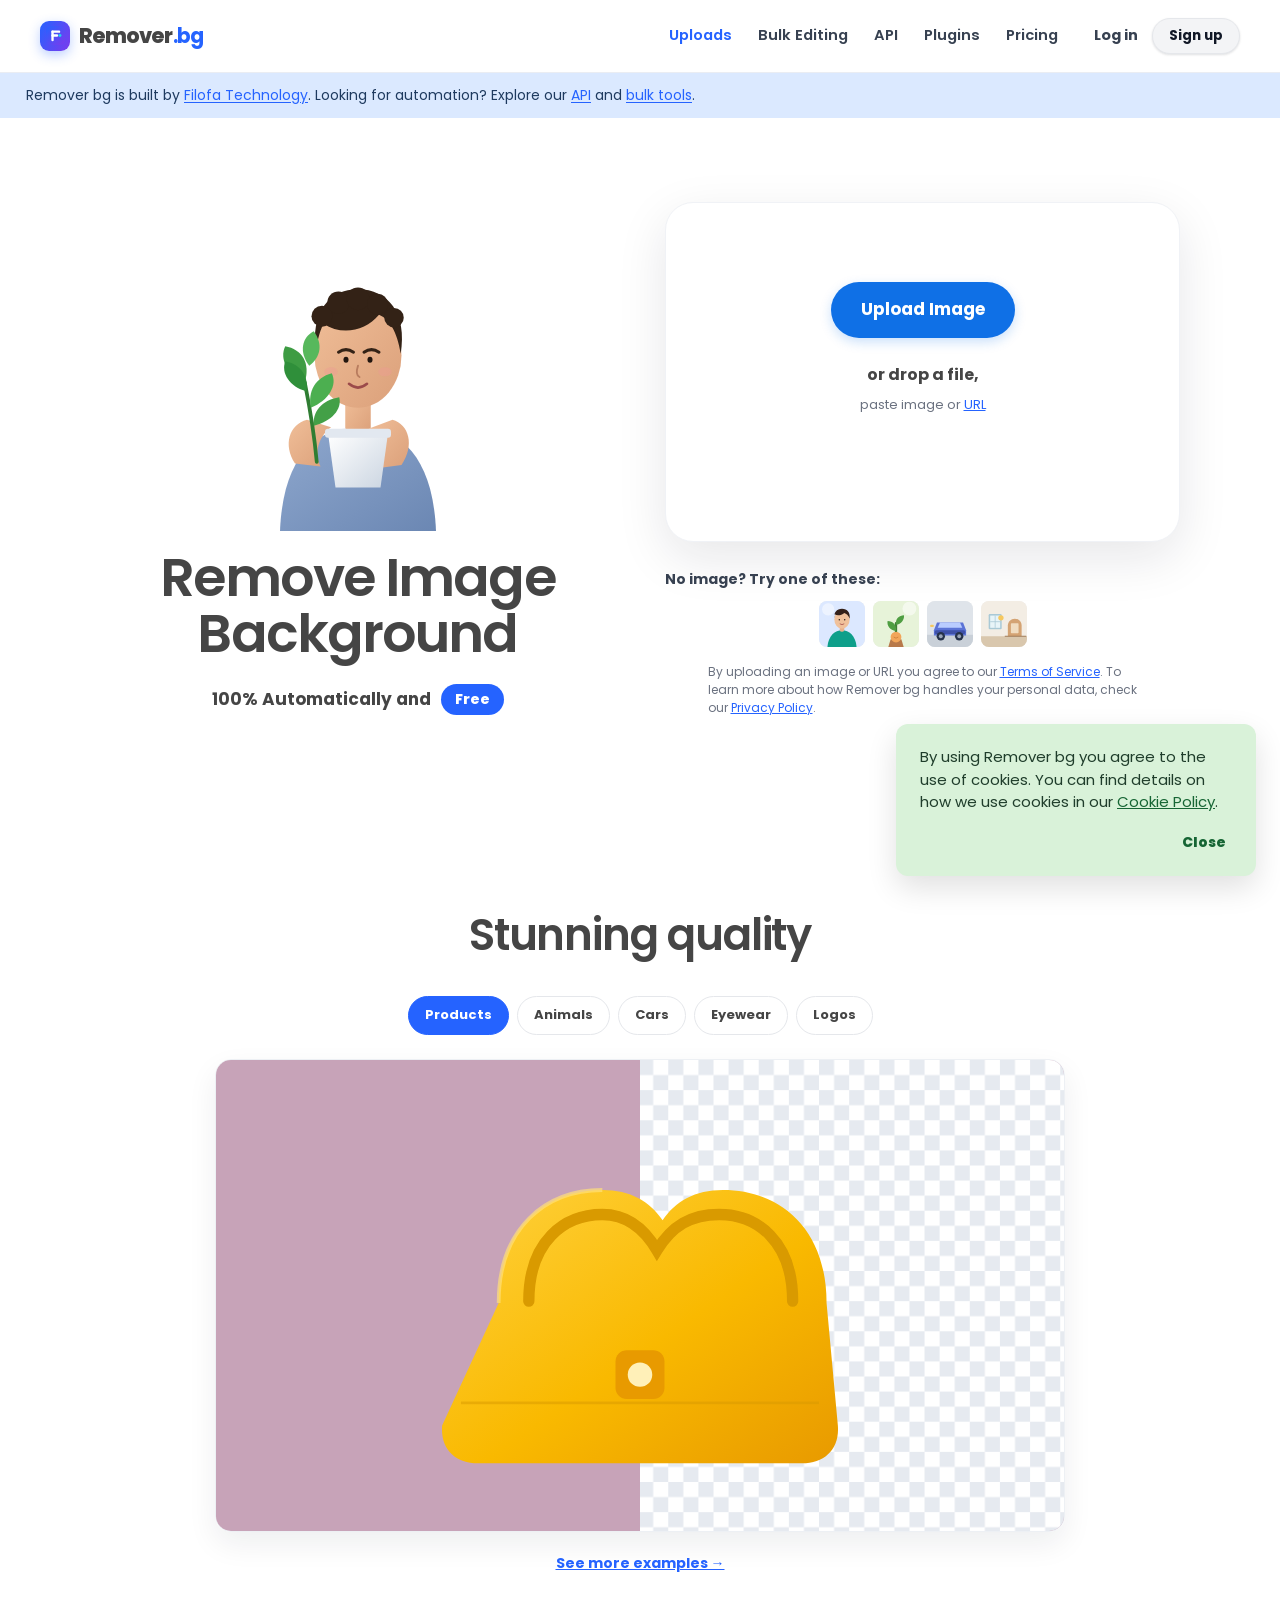
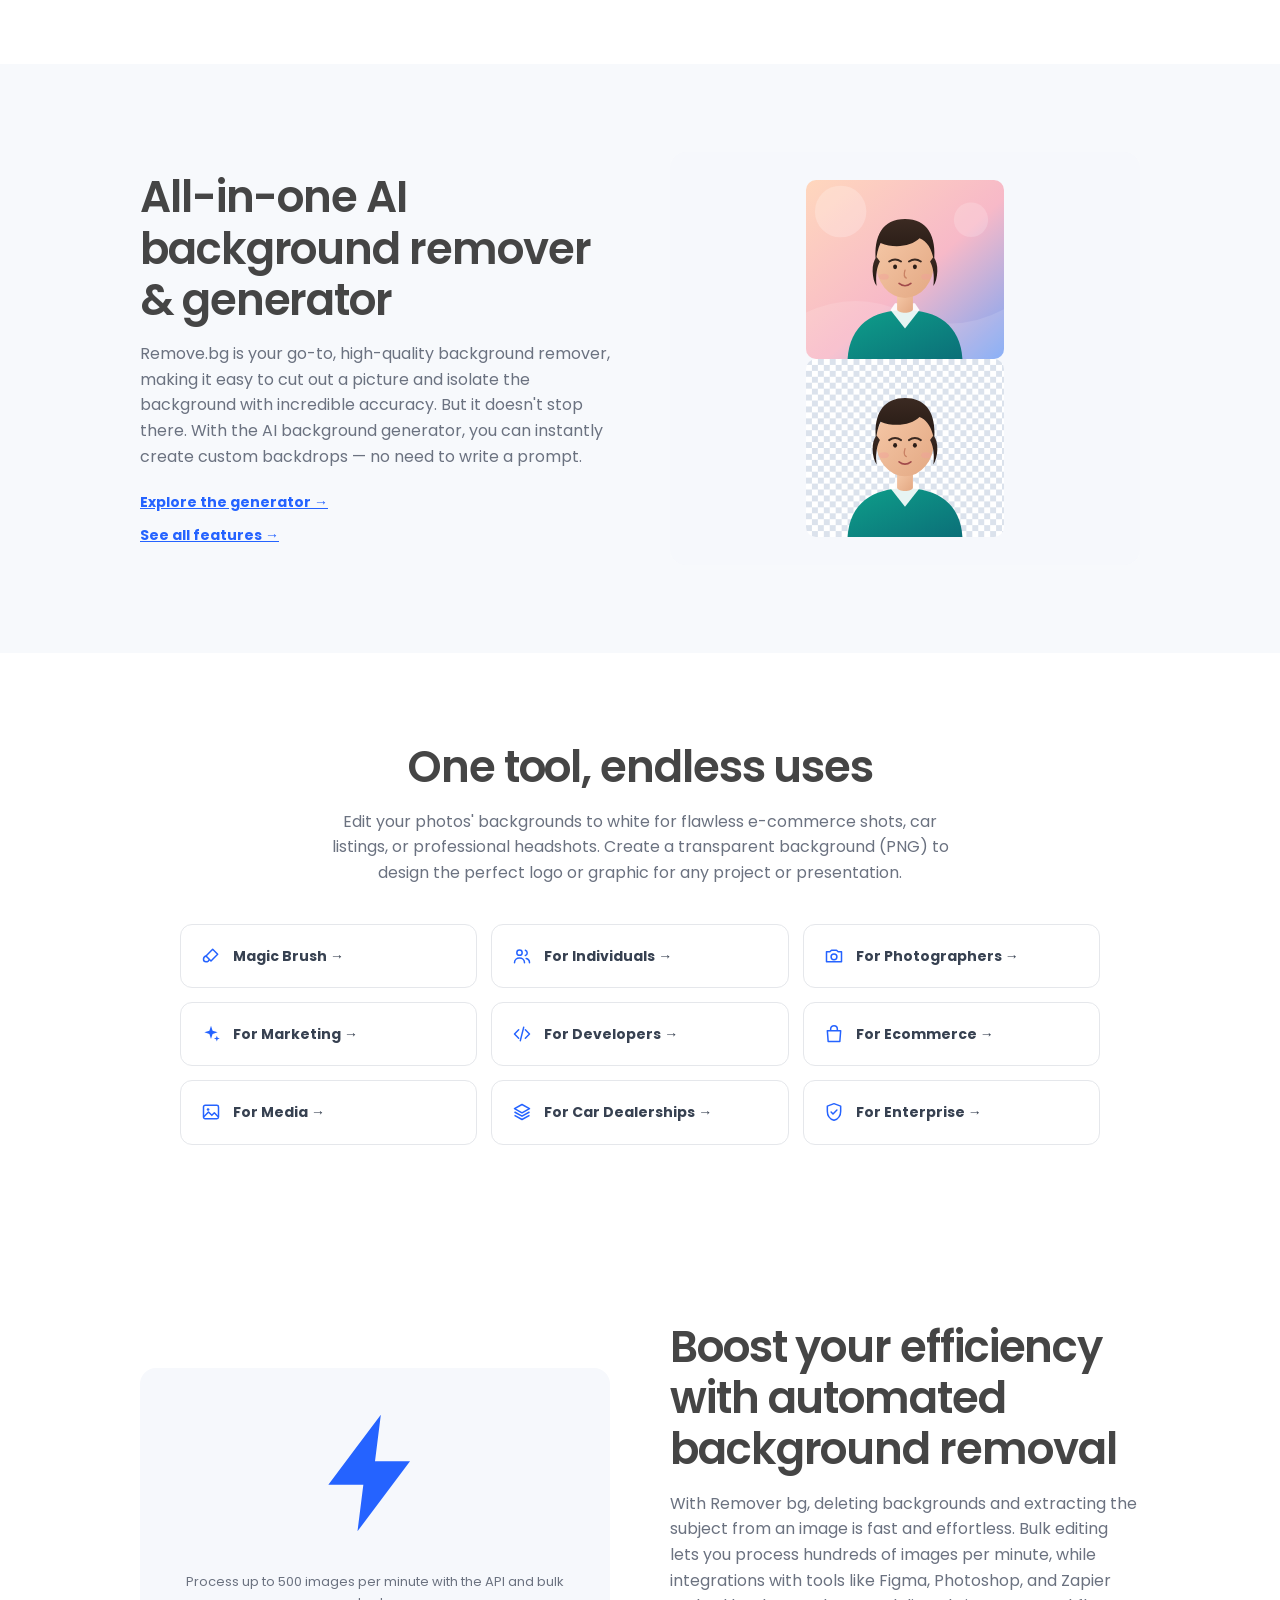
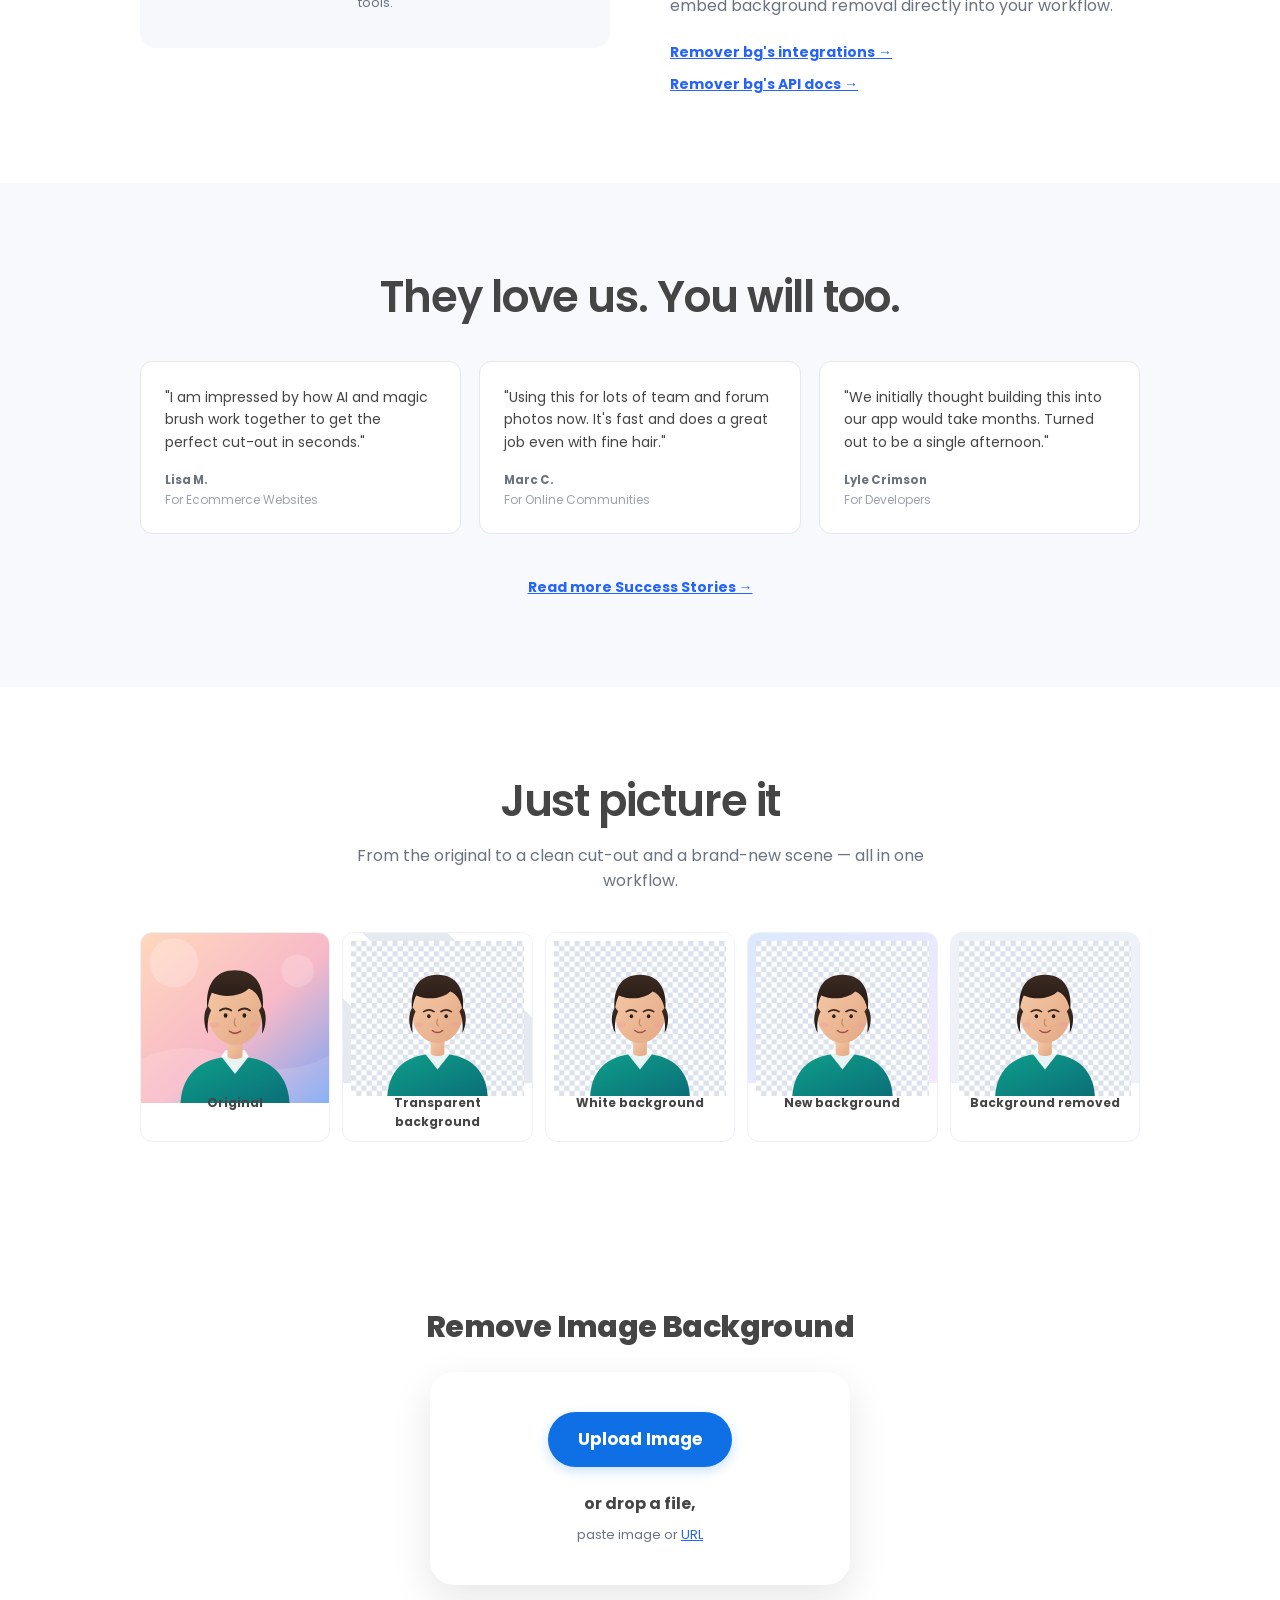
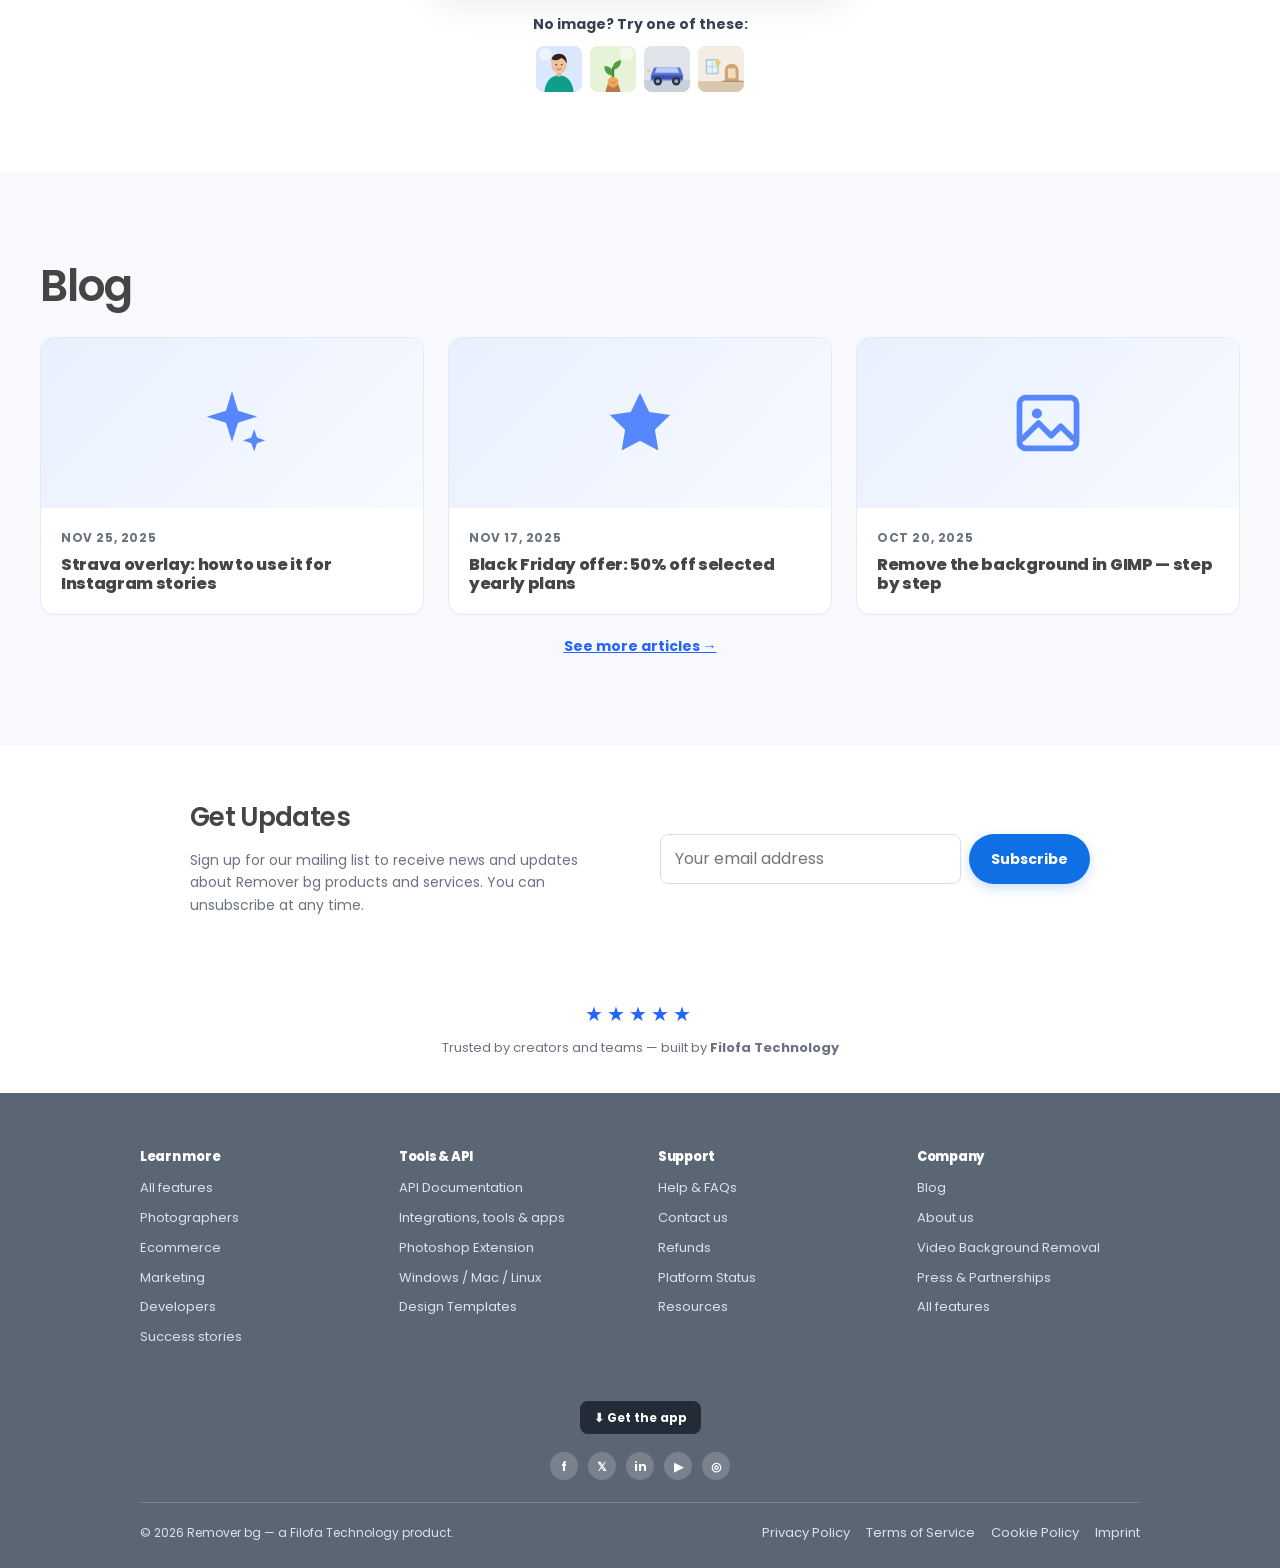
==== index.html @ 4b9dfbe7 "Add resize presets, crop ratios, WebP export, faster uploads and responsive editor" ====
<!DOCTYPE html>
<html lang="en">
<head>
<meta charset="UTF-8"><meta name="viewport" content="width=device-width, initial-scale=1">
<title>Remove Image Background — 100% Automatically and Free | Remover bg</title>
<meta name="description" content="Remove image backgrounds automatically in seconds with AI. Free, fast and no skills required. A product by Filofa Technology.">
<link rel="icon" href="assets/img/favicon.svg" type="image/svg+xml">
<link rel="preconnect" href="https://fonts.googleapis.com">
<link rel="preconnect" href="https://fonts.gstatic.com" crossorigin>
<link href="https://fonts.googleapis.com/css2?family=Poppins:wght@400;600;700&display=swap" rel="stylesheet">
<link rel="stylesheet" href="assets/css/style.css">
<link rel="stylesheet" href="assets/css/home.css">
<link rel="stylesheet" href="assets/css/upload.css">
<link rel="stylesheet" href="assets/css/editor.css">
</head>
<body class="hm-site">

<header class="site-header" style="position:static">
  <div class="container header-inner">
    <a href="index.html" class="logo" aria-label="Remover bg home"><span class="logo-mark"><svg><use href="#i-filofa"/></svg></span><span>Remover<b>.bg</b></span></a>
    <nav class="main-nav">
      <a href="upload.html" class="active">Uploads</a>
      <a href="tools.html">Bulk Editing</a>
      <a href="api.html">API</a>
      <a href="tools.html">Plugins</a>
      <a href="pricing.html">Pricing</a>
    </nav>
    <div class="header-actions">
      <a href="contact.html" class="login">Log in</a>
      <a href="pricing.html" class="btn btn-outline btn-sm" style="border-radius:999px;background:#f3f4f6;border-color:#e5e7eb">Sign up</a>
      <button class="menu-toggle" aria-label="Open menu"><span></span><span></span><span></span></button>
    </div>
  </div>
</header>

<div class="up-notice">
  Remover bg is built by <a href="about.html">Filofa Technology</a>. Looking for automation? Explore our <a href="api.html">API</a> and <a href="tools.html">bulk tools</a>.
</div>

<!-- ================= HERO ================= -->
<section class="hm-hero" id="heroSection">
  <div class="container hm-hero-grid">
    <div class="hm-hero-left">
      <img class="hm-hero-person" src="assets/img/hero-person.svg" alt="Person cut out from the background">
      <h1>Remove Image<br>Background</h1>
      <p class="hm-hero-sub">100% Automatically and <span class="hm-free-pill">Free</span></p>
    </div>

    <div id="uploadView">
      <div class="hm-upload-card" id="dropzone" role="button" tabindex="0" aria-label="Upload an image">
        <div id="filePanel">
          <button class="hm-upload-btn" id="uploadBtn" type="button">Upload Image</button>
          <p class="hm-drop-label">or drop a file,</p>
          <p class="hm-url-line">paste image or <a id="urlToggle" role="button" tabindex="0">URL</a></p>
          <div class="hm-url-row hidden" id="urlRow">
            <input type="url" id="urlInput" placeholder="https://example.com/photo.jpg" aria-label="Image URL">
            <button class="hm-upload-btn" id="urlGo" type="button" style="font-size:13px;padding:10px 18px">Remove</button>
          </div>
        </div>
        <p class="hm-error" id="errorMessage" role="alert"></p>
      </div>
      <input type="file" id="fileInput" accept="image/png,image/jpeg,image/webp,image/bmp" class="hidden">

      <div class="hm-under-card">
        <b>No image? Try one of these:</b>
        <div class="hm-thumbs">
          <button class="hm-thumb" type="button" data-sample="assets/img/sample-1.svg" aria-label="Try portrait"><img loading="lazy" decoding="async" src="assets/img/sample-1.svg" alt="Portrait"></button>
          <button class="hm-thumb" type="button" data-sample="assets/img/sample-2.svg" aria-label="Try plant"><img loading="lazy" decoding="async" src="assets/img/sample-2.svg" alt="Plant"></button>
          <button class="hm-thumb" type="button" data-sample="assets/img/sample-3.svg" aria-label="Try car"><img loading="lazy" decoding="async" src="assets/img/sample-3.svg" alt="Car"></button>
          <button class="hm-thumb" type="button" data-sample="assets/img/sample-4.svg" aria-label="Try interior"><img loading="lazy" decoding="async" src="assets/img/sample-4.svg" alt="Interior"></button>
        </div>
        <p class="hm-fine">By uploading an image or URL you agree to our <a href="terms.html">Terms of Service</a>. To learn more about how Remover bg handles your personal data, check our <a href="privacy.html">Privacy Policy</a>.</p>
      </div>
    </div>
  </div>
</section>

<!-- ================= STUNNING QUALITY ================= -->
<section class="hm-section center">
  <div class="container">
    <h2>Stunning quality</h2>
    <div class="hm-tabs" role="tablist" aria-label="Example categories">
      <button class="hm-tab active" type="button">Products</button>
      <button class="hm-tab" type="button">Animals</button>
      <button class="hm-tab" type="button">Cars</button>
      <button class="hm-tab" type="button">Eyewear</button>
      <button class="hm-tab" type="button">Logos</button>
    </div>
    <div class="hm-demo"><img loading="lazy" decoding="async" src="assets/img/quality-bag.svg" alt="Product photo before and after background removal"></div>
    <a class="hm-demo-link" href="tools.html">See more examples →</a>
  </div>
</section>

<!-- ================= ALL IN ONE ================= -->
<section class="hm-section" style="background:#F7F9FC">
  <div class="container hm-two">
    <div>
      <h2>All-in-one AI background remover &amp; generator</h2>
      <p class="lead">Remove.bg is your go-to, high-quality background remover, making it easy to cut out a picture and isolate the background with incredible accuracy. But it doesn't stop there. With the AI background generator, you can instantly create custom backdrops — no need to write a prompt.</p>
      <div class="hm-two-links"><a href="features.html#generator">Explore the generator →</a><a href="features.html">See all features →</a></div>
    </div>
    <div class="hm-two-art">
      <img loading="lazy" decoding="async" src="assets/img/before.svg" alt="Original image" style="width:48%;border-radius:10px">
      <img loading="lazy" decoding="async" src="assets/img/after.svg" alt="Cut-out with transparent background" style="width:48%;border-radius:10px">
    </div>
  </div>
</section>

<!-- ================= ENDLESS USES ================= -->
<section class="hm-section center">
  <div class="container">
    <h2>One tool, endless uses</h2>
    <p class="lead">Edit your photos' backgrounds to white for flawless e-commerce shots, car listings, or professional headshots. Create a transparent background (PNG) to design the perfect logo or graphic for any project or presentation.</p>
    <div class="hm-usecases">
      <a class="hm-usecase" href="features.html"><svg><use href="#i-brush"/></svg> Magic Brush →</a>
      <a class="hm-usecase" href="use-cases.html"><svg><use href="#i-users"/></svg> For Individuals →</a>
      <a class="hm-usecase" href="use-cases.html#photographers"><svg><use href="#i-camera"/></svg> For Photographers →</a>
      <a class="hm-usecase" href="use-cases.html#marketing"><svg><use href="#i-spark"/></svg> For Marketing →</a>
      <a class="hm-usecase" href="api.html"><svg><use href="#i-api"/></svg> For Developers →</a>
      <a class="hm-usecase" href="use-cases.html#ecommerce"><svg><use href="#i-bag"/></svg> For Ecommerce →</a>
      <a class="hm-usecase" href="use-cases.html#media"><svg><use href="#i-image"/></svg> For Media →</a>
      <a class="hm-usecase" href="use-cases.html#media"><svg><use href="#i-layers"/></svg> For Car Dealerships →</a>
      <a class="hm-usecase" href="use-cases.html"><svg><use href="#i-shield"/></svg> For Enterprise →</a>
    </div>
  </div>
</section>

<!-- ================= EFFICIENCY ================= -->
<section class="hm-section">
  <div class="container hm-two">
    <div class="hm-two-art"><svg style="width:140px;height:140px;color:#2563FF"><use href="#i-bolt"/></svg><p class="muted" style="font-size:13px;text-align:center;margin:16px 0 0">Process up to 500 images per minute with the API and bulk tools.</p></div>
    <div>
      <h2>Boost your efficiency with automated background removal</h2>
      <p class="lead">With Remover bg, deleting backgrounds and extracting the subject from an image is fast and effortless. Bulk editing lets you process hundreds of images per minute, while integrations with tools like Figma, Photoshop, and Zapier embed background removal directly into your workflow.</p>
      <div class="hm-two-links"><a href="tools.html">Remover bg's integrations →</a><a href="api.html">Remover bg's API docs →</a></div>
    </div>
  </div>
</section>

<!-- ================= TESTIMONIALS ================= -->
<section class="hm-section" style="background:#F7F9FC">
  <div class="container">
    <h2 class="text-center">They love us. You will too.</h2>
    <div class="hm-quotes">
      <div class="hm-quote"><p>"I am impressed by how AI and magic brush work together to get the perfect cut-out in seconds."</p><small>Lisa M.</small><span>For Ecommerce Websites</span></div>
      <div class="hm-quote"><p>"Using this for lots of team and forum photos now. It's fast and does a great job even with fine hair."</p><small>Marc C.</small><span>For Online Communities</span></div>
      <div class="hm-quote"><p>"We initially thought building this into our app would take months. Turned out to be a single afternoon."</p><small>Lyle Crimson</small><span>For Developers</span></div>
    </div>
    <div class="text-center" style="margin-top:22px"><a class="hm-demo-link" href="about.html">Read more Success Stories →</a></div>
  </div>
</section>

<!-- ================= JUST PICTURE IT ================= -->
<section class="hm-section center">
  <div class="container">
    <h2>Just picture it</h2>
    <p class="lead">From the original to a clean cut-out and a brand-new scene — all in one workflow.</p>
    <div class="hm-pictures">
      <div class="hm-picture"><div class="art"><img loading="lazy" decoding="async" src="assets/img/before.svg" alt="Original"></div><span>Original</span></div>
      <div class="hm-picture"><div class="art" style="background:linear-gradient(45deg,#e6eaf0 25%,#fff 25%,#fff 50%,#e6eaf0 50%,#e6eaf0 75%,#fff 75%)"><img class="cut" src="assets/img/after.svg" alt="Transparent"></div><span>Transparent background</span></div>
      <div class="hm-picture"><div class="art" style="background:#fff"><img class="cut" src="assets/img/after.svg" alt="White background"></div><span>White background</span></div>
      <div class="hm-picture"><div class="art" style="background:linear-gradient(135deg,#dbe9ff,#f3e8ff)"><img class="cut" src="assets/img/after.svg" alt="New background"></div><span>New background</span></div>
      <div class="hm-picture"><div class="art" style="background:#eef2f8"><img class="cut" src="assets/img/after.svg" alt="Background removed"></div><span>Background removed</span></div>
    </div>
  </div>
</section>

<!-- ================= SECOND UPLOAD ================= -->
<section class="hm-second">
  <div class="container">
    <h2>Remove Image Background</h2>
    <div class="hm-second-card">
      <button class="hm-upload-btn" type="button" onclick="window.scrollTo({top:0,behavior:'smooth'});document.getElementById('fileInput').click()">Upload Image</button>
      <p class="hm-drop-label">or drop a file,</p>
      <p class="hm-url-line">paste image or <a href="upload.html">URL</a></p>
    </div>
    <div class="hm-under-card"><b>No image? Try one of these:</b>
      <div class="hm-thumbs">
        <button class="hm-thumb" type="button" onclick="window.scrollTo({top:0,behavior:'smooth'});document.getElementById('fileInput').click()" aria-label="Use sample"><img loading="lazy" decoding="async" src="assets/img/sample-1.svg" alt="Sample"></button>
        <button class="hm-thumb" type="button" onclick="window.scrollTo({top:0,behavior:'smooth'});document.getElementById('fileInput').click()" aria-label="Use sample"><img loading="lazy" decoding="async" src="assets/img/sample-2.svg" alt="Sample"></button>
        <button class="hm-thumb" type="button" onclick="window.scrollTo({top:0,behavior:'smooth'});document.getElementById('fileInput').click()" aria-label="Use sample"><img loading="lazy" decoding="async" src="assets/img/sample-3.svg" alt="Sample"></button>
        <button class="hm-thumb" type="button" onclick="window.scrollTo({top:0,behavior:'smooth'});document.getElementById('fileInput').click()" aria-label="Use sample"><img loading="lazy" decoding="async" src="assets/img/sample-4.svg" alt="Sample"></button>
      </div>
    </div>
  </div>
</section>

<!-- ================= BLOG ================= -->
<section class="hm-section" style="background:#F7F9FC">
  <div class="container">
    <h2>Blog</h2>
    <div class="grid grid-3" style="margin-top:26px">
      <a class="post" href="blog.html"><div class="post-art"><svg><use href="#i-spark"/></svg></div><div class="post-body"><div class="post-date">Nov 25, 2025</div><h3>Strava overlay: how to use it for Instagram stories</h3></div></a>
      <a class="post" href="blog.html"><div class="post-art"><svg><use href="#i-star"/></svg></div><div class="post-body"><div class="post-date">Nov 17, 2025</div><h3>Black Friday offer: 50% off selected yearly plans</h3></div></a>
      <a class="post" href="blog.html"><div class="post-art"><svg><use href="#i-image"/></svg></div><div class="post-body"><div class="post-date">Oct 20, 2025</div><h3>Remove the background in GIMP — step by step</h3></div></a>
    </div>
    <div class="text-center"><a class="hm-demo-link" href="blog.html">See more articles →</a></div>
  </div>
</section>

<!-- ================= NEWSLETTER ================= -->
<section class="hm-section" style="padding:56px 0;background:#fff">
  <div class="container hm-two" style="gap:40px;max-width:900px">
    <div><h2 style="font-size:26px">Get Updates</h2><p class="lead" style="font-size:14px">Sign up for our mailing list to receive news and updates about Remover bg products and services. You can unsubscribe at any time.</p></div>
    <form data-demo-form style="display:flex;gap:8px;flex-wrap:wrap"><input type="email" required placeholder="Your email address" aria-label="Email address" style="flex:1;min-width:180px;padding:11px 14px;border:1px solid #d9dee7;border-radius:8px"><button class="hm-upload-btn" type="submit" style="font-size:14px;padding:11px 22px">Subscribe</button></form>
  </div>
</section>

<div class="hm-rating"><div class="stars">★★★★★</div><p>Trusted by creators and teams — built by <strong>Filofa Technology</strong></p></div>

<!-- ================= FOOTER ================= -->
<footer class="hm-footer">
  <div class="container">
    <div class="hm-footer-grid">
      <div><h4>Learn more</h4><a href="features.html">All features</a><a href="use-cases.html#photographers">Photographers</a><a href="use-cases.html#ecommerce">Ecommerce</a><a href="use-cases.html#marketing">Marketing</a><a href="api.html">Developers</a><a href="use-cases.html">Success stories</a></div>
      <div><h4>Tools &amp; API</h4><a href="api.html">API Documentation</a><a href="tools.html">Integrations, tools &amp; apps</a><a href="tools.html">Photoshop Extension</a><a href="tools.html">Windows / Mac / Linux</a><a href="tools.html">Design Templates</a></div>
      <div><h4>Support</h4><a href="faq.html">Help &amp; FAQs</a><a href="contact.html">Contact us</a><a href="faq.html#refunds">Refunds</a><a href="faq.html#status">Platform Status</a><a href="faq.html">Resources</a></div>
      <div><h4>Company</h4><a href="blog.html">Blog</a><a href="about.html">About us</a><a href="features.html#video">Video Background Removal</a><a href="contact.html">Press &amp; Partnerships</a><a href="features.html">All features</a></div>
    </div>
    <div style="text-align:center;margin-bottom:22px"><span class="hm-app-badge">⬇ Get the app</span><div class="hm-socials"><span>f</span><span>𝕏</span><span>in</span><span>▶</span><span>◎</span></div></div>
    <div class="hm-footer-bottom"><span>© 2026 Remover bg — a Filofa Technology product.</span><span><a href="privacy.html">Privacy Policy</a><a href="terms.html">Terms of Service</a><a href="cookies.html">Cookie Policy</a><a href="contact.html">Imprint</a></span></div>
  </div>
</footer>

<aside class="up-cookie" id="cookieBanner"><p>By using Remover bg you agree to the use of cookies. You can find details on how we use cookies in our <a href="cookies.html" style="color:#166534;text-decoration:underline">Cookie Policy</a>.</p><button type="button" id="cookieClose">Close</button></aside>

<!-- ================= RESULT ================= -->
<section class="result-section hidden" id="resultSection">
  <div class="container-narrow">
    <div class="text-center" style="margin-bottom:28px"><span class="eyebrow">Your result</span><h2 style="margin-bottom:8px">Background removed ✨</h2><p class="muted">Fine-tune edges, change the backdrop and download when you're happy.</p></div>
    <div class="result-panel hidden" id="resultView">
      <div class="result-head"><div><strong id="resultName">image-removed.png</strong></div><span class="pill">✓ 100% transparent</span></div>
      <div class="progress hidden" id="progress"><div class="spinner"></div><div class="progress-text" id="progressText" style="font-weight:700;font-size:.9rem">Processing…</div><div class="progress-track"><i id="progressBar"></i></div></div>
      <div class="compare">
        <figure><figcaption>Original</figcaption><div class="canvas-frame" style="background:#eef2f8"><img id="originalPreview" alt="Original uploaded image"></div></figure>
        <figure><figcaption>Background removed</figcaption><div class="canvas-frame" id="resultFrame"><canvas id="resultCanvas"></canvas></div></figure>
      </div>
      <div class="result-tools">
        <p class="tool-label">Background</p>
        <div class="bg-swatches">
          <button class="swatch transparent active" data-bg="transparent" title="Transparent" aria-label="Transparent"></button>
          <button class="swatch" data-bg="white" style="background:#fff" title="White" aria-label="White"></button>
          <button class="swatch" data-bg="black" style="background:#111827" title="Black" aria-label="Black"></button>
          <button class="swatch" data-bg="custom" style="background:linear-gradient(135deg,#ff5f6d,#ffc371)" title="Custom colour" aria-label="Custom colour"></button>
          <input type="color" id="customColor" value="#2563FF" style="width:38px;height:34px;border:0;background:none;padding:0" aria-label="Choose background colour">
        </div>
        <div class="brush-bar" id="brushBar">
          <label><svg class="inline-icon"><use href="#i-brush"/></svg> Magic Brush:</label>
          <button class="btn btn-sm btn-outline active" id="brushRestore" type="button">Restore</button>
          <button class="btn btn-sm btn-outline" id="brushErase" type="button">Erase</button>
          <label for="brushSize" style="margin-left:auto">Size</label>
          <input type="range" id="brushSize" min="6" max="80" value="24">
          <span id="brushValue" style="font-size:.8rem;color:var(--muted)">24 px</span>
          <button class="btn btn-sm btn-ghost" id="resetBrush" type="button"><svg class="inline-icon"><use href="#i-refresh"/></svg> Reset</button>
        </div>
      </div>
      <!-- advanced editor -->
      <div class="editor-row" aria-label="Edit tools">
        <button class="editor-btn" id="edUndo" type="button" title="Undo (Ctrl+Z)">↶ Undo</button>
        <button class="editor-btn" id="edRedo" type="button" title="Redo (Ctrl+Shift+Z)">↷ Redo</button>
        <button class="editor-btn" data-edit="rotL" type="button">⟲ Rotate</button>
        <button class="editor-btn" data-edit="rotR" type="button">⟳ Rotate</button>
        <button class="editor-btn" data-edit="flipH" type="button">⇋ Flip H</button>
        <button class="editor-btn" data-edit="flipV" type="button">↕ Flip V</button>
        <button class="editor-btn" data-edit="crop" type="button">Crop</button>
        <button class="editor-btn" data-edit="resize" type="button">Resize</button>
        <button class="editor-btn" id="edCompare" type="button" title="Hold to see original">Compare</button>
        <span class="editor-info" id="edInfo"></span>
      </div>

      <div class="editor-row" aria-label="Adjustments">
        <label class="editor-label">Brightness <input type="range" id="edBright" min="50" max="150" value="100"></label>
        <label class="editor-label">Contrast <input type="range" id="edContrast" min="50" max="150" value="100"></label>
        <label class="editor-label">Saturation <input type="range" id="edSaturate" min="0" max="200" value="100"></label>
        <label class="editor-label">Blur <input type="range" id="edBlur" min="0" max="8" value="0"></label>
        <button class="editor-btn" id="edResetFilters" type="button">Reset adjustments</button>
      </div>

      <div class="editor-row hidden" id="cropRow" aria-label="Crop">
        <span class="editor-label">X <input class="editor-num" id="cropX" type="number" min="0" value="0"></span>
        <span class="editor-label">Y <input class="editor-num" id="cropY" type="number" min="0" value="0"></span>
        <span class="editor-label">W <input class="editor-num" id="cropW" type="number" min="1" value="100"></span>
        <span class="editor-label">H <input class="editor-num" id="cropH" type="number" min="1" value="100"></span>
        <label class="editor-label">Ratio
          <select class="editor-num" id="cropRatio" style="width:100px">
            <option value="free">Free</option><option value="1">1 : 1</option><option value="1.333">4 : 3</option><option value="1.777">16 : 9</option><option value="0.75">3 : 4</option>
          </select>
        </label>
        <button class="editor-btn" id="cropApply" type="button">Apply crop</button>
      </div>

      <div class="editor-row hidden" id="resizeRow" aria-label="Resize">
        <label class="editor-label">Preset
          <select class="editor-num" id="resizePreset" style="width:150px">
            <option value="custom">Custom</option>
            <option value="1080x1080">Instagram 1080 × 1080</option>
            <option value="1200x628">LinkedIn 1200 × 628</option>
            <option value="1920x1080">HD 1920 × 1080</option>
            <option value="800x800">Square 800 × 800</option>
            <option value="420x540">Passport 420 × 540</option>
          </select>
        </label>
        <span class="editor-label">W <input class="editor-num" id="resizeW" type="number" min="1" value="800"></span>
        <span class="editor-label">H <input class="editor-num" id="resizeH" type="number" min="1" value="600"></span>
        <label class="editor-label"><input type="checkbox" id="resizeLock" checked style="width:auto"> Lock</label>
        <button class="editor-btn" id="resizeApply" type="button">Apply size</button>
      </div>

      <div style="margin-top:12px">
        <p class="tool-label" style="margin-bottom:6px">Background templates</p>
        <div class="editor-templates">
          <button class="editor-template t1" type="button" data-template="linear-gradient(135deg,#dbe9ff,#f3e8ff)" title="Soft blue"></button>
          <button class="editor-template t2" type="button" data-template="linear-gradient(135deg,#ffe6d5,#ffd1dc)" title="Warm"></button>
          <button class="editor-template t3" type="button" data-template="linear-gradient(135deg,#d9f2e6,#cfe8ff)" title="Fresh"></button>
          <button class="editor-template t4" type="button" data-template="linear-gradient(135deg,#1e293b,#475569)" title="Dark"></button>
        </div>
      </div>

      <div class="result-actions">
        <button class="btn btn-primary btn-lg" id="downloadBtn" type="button"><svg class="inline-icon"><use href="#i-download"/></svg> Download image</button>
        <select id="downloadFormat" aria-label="Download format" style="padding:12px;border:1px solid var(--line);border-radius:10px;font-weight:700"><option value="png">PNG (transparent)</option><option value="jpg">JPG (flat background)</option><option value="webp">WebP</option></select>
        <label class="editor-label">Quality <input type="range" id="downloadQuality" min="40" max="100" value="92" style="width:90px"></label>
        <button class="btn btn-outline btn-lg" id="newImageBtn" type="button"><svg class="inline-icon"><use href="#i-refresh"/></svg> New image</button>
        <button class="hidden" id="retryBtn" type="button"></button>
      </div>
    </div>
  </div>
</section>

<div class="processing-overlay hidden" id="processingOverlay"><div class="processing-card"><div class="spinner"></div><strong id="processingText" style="font-size:1.02rem">Processing your image…</strong><div class="progress-track" style="width:100%"><i id="processingBar"></i></div><span class="muted" style="font-size:.8rem">This usually takes a few seconds</span></div></div>

<script src="assets/js/config.js"></script>
<script src="assets/js/icons.js"></script>
<script src="assets/js/site.js"></script>
<script src="assets/js/background.js"></script>
<script src="assets/js/remove.js"></script>
<script src="assets/js/editor.js"></script>
<script>
/* homepage-only wiring: samples, URL toggle, cookie banner */
(function(){
  var toggle=document.getElementById('urlToggle'), row=document.getElementById('urlRow');
  function toggleUrl(){ row.classList.toggle('hidden'); if(!row.classList.contains('hidden')) document.getElementById('urlInput').focus(); }
  toggle.addEventListener('click',toggleUrl);
  toggle.addEventListener('keydown',function(e){if(e.key==='Enter'){e.preventDefault();toggleUrl();}});
  document.querySelectorAll('.hm-thumb[data-sample]').forEach(function(btn){
    btn.addEventListener('click',async function(){
      try{
        var res=await fetch(btn.dataset.sample); if(!res.ok) throw new Error('HTTP '+res.status);
        var blob=await res.blob();
        var url=URL.createObjectURL(blob);
        var img=new Image();
        await new Promise(function(ok,bad){img.onload=ok;img.onerror=bad;img.src=url;});
        var c=document.createElement('canvas'); c.width=img.naturalWidth||600; c.height=img.naturalHeight||600;
        c.getContext('2d').drawImage(img,0,0,c.width,c.height); URL.revokeObjectURL(url);
        var png=await new Promise(function(ok){c.toBlob(ok,'image/png');});
        if(window.RemoveBG) window.RemoveBG.process(new File([png],'sample.png',{type:'image/png'}));
      }catch(e){ document.getElementById('errorMessage').textContent='Sample could not be loaded: '+e.message; }
    });
  });
  var cookie=document.getElementById('cookieBanner');
  if(localStorage.getItem('rb-cookie-closed')==='1') cookie.classList.add('hidden');
  document.getElementById('cookieClose').addEventListener('click',function(){cookie.classList.add('hidden');localStorage.setItem('rb-cookie-closed','1');});
})();
</script>
</body>
</html>
---- assets/css/style.css ----
/* =========================================================
   Remover bg website — shared stylesheet
   ========================================================= */

:root{
  --blue:#2563FF;
  --blue-dark:#1D4ED8;
  --blue-light:#edf2ff;
  --blue-lighter:#f5f8ff;
  --violet:#7C3AED;
  --cyan:#22D3EE;
  --ink:#111827;
  --ink-2:#374151;
  --muted:#6b7280;
  --line:#e5e9f0;
  --bg:#ffffff;
  --soft:#f7f9fc;
  --green:#16a34a;
  --radius:14px;
  --radius-lg:22px;
  --shadow-sm:0 1px 2px rgba(16,24,40,.06),0 1px 3px rgba(16,24,40,.08);
  --shadow:0 10px 30px rgba(16,24,40,.09);
  --shadow-lg:0 24px 60px rgba(16,24,40,.14);
  --max:1200px;
  --header-h:72px;
}

*,*::before,*::after{box-sizing:border-box}
html{scroll-behavior:smooth}
body{
  margin:0;
  font-family:Inter,-apple-system,BlinkMacSystemFont,"Segoe UI",Roboto,"Helvetica Neue",Arial,sans-serif;
  color:var(--ink);
  background:var(--bg);
  line-height:1.6;
  -webkit-font-smoothing:antialiased;
  font-size:16px;
}
img{max-width:100%;display:block}
a{color:inherit;text-decoration:none}
button,input,select,textarea{font:inherit}
button{cursor:pointer}
ul{margin:0;padding:0;list-style:none}
h1,h2,h3,h4{line-height:1.18;margin:0 0 16px;letter-spacing:-.02em;font-weight:800}
h1{font-size:clamp(2.3rem,5vw,4rem)}
h2{font-size:clamp(1.9rem,3.6vw,2.8rem)}
h3{font-size:1.25rem}
p{margin:0 0 16px}
:focus-visible{outline:3px solid rgba(37,99,255,.35);outline-offset:2px;border-radius:4px}

/* ---------- layout helpers ---------- */
.container{width:min(100% - 40px,var(--max));margin-inline:auto}
.container-narrow{width:min(100% - 40px,860px);margin-inline:auto}
.section{padding:88px 0}
.section-sm{padding:56px 0}
.section-soft{background:var(--soft)}
.section-blue{background:var(--blue-lighter)}
.text-center{text-align:center}
.muted{color:var(--muted)}
.lead{font-size:1.15rem;color:var(--ink-2)}
.eyebrow{display:inline-block;color:var(--blue);font-weight:800;font-size:.8rem;letter-spacing:.12em;text-transform:uppercase;margin-bottom:14px}
.gradient-text{background:linear-gradient(100deg,#1a5cff,#7c3aed);-webkit-background-clip:text;background-clip:text;color:transparent}
.divider{height:1px;background:var(--line);border:0;margin:0}

/* ---------- buttons ---------- */
.btn{
  display:inline-flex;align-items:center;justify-content:center;gap:9px;
  padding:13px 24px;border-radius:10px;border:1px solid transparent;
  font-weight:700;font-size:.96rem;line-height:1.2;text-align:center;
  transition:transform .18s ease,box-shadow .18s ease,background .18s ease,border-color .18s ease;
  white-space:nowrap;
}
.btn:hover{transform:translateY(-2px)}
.btn:active{transform:translateY(0)}
.btn-primary{background:linear-gradient(120deg,var(--blue),var(--violet));color:#fff;box-shadow:0 6px 16px rgba(37,99,255,.28)}
.btn-primary:hover{background:linear-gradient(120deg,var(--blue-dark),#6D28D9);box-shadow:0 10px 24px rgba(37,99,255,.36)}
.btn-outline{background:#fff;color:var(--ink);border-color:var(--line);box-shadow:var(--shadow-sm)}
.btn-outline:hover{border-color:#cfd8e8}
.btn-ghost{background:transparent;color:var(--ink-2)}
.btn-ghost:hover{background:var(--soft)}
.btn-lg{padding:16px 30px;font-size:1.05rem;border-radius:12px}
.btn-sm{padding:9px 16px;font-size:.86rem;border-radius:8px}
.btn-block{width:100%}
.btn[disabled]{opacity:.6;cursor:not-allowed;transform:none}

/* ---------- announcement bar ---------- */
.announce{background:linear-gradient(90deg,#172554,#2563FF 55%,#7C3AED);color:#fff;text-align:center;font-size:.84rem;padding:9px 44px;position:relative}
.announce a{text-decoration:underline;text-underline-offset:2px;font-weight:700}
.announce-close{position:absolute;right:14px;top:50%;transform:translateY(-50%);background:none;border:0;color:#fff;font-size:1.1rem;line-height:1;opacity:.8}

/* ---------- header ---------- */
.site-header{position:sticky;top:0;z-index:100;background:rgba(255,255,255,.92);backdrop-filter:blur(12px);border-bottom:1px solid rgba(229,233,240,.8)}
.header-inner{height:var(--header-h);display:flex;align-items:center;gap:28px}
.logo{display:inline-flex;align-items:center;gap:9px;font-weight:800;font-size:1.28rem;letter-spacing:-.045em;flex-shrink:0}
.logo-mark{width:30px;height:30px;border-radius:9px;background:linear-gradient(120deg,var(--blue),var(--violet));display:grid;place-items:center;box-shadow:0 4px 12px rgba(37,99,255,.3)}
.logo-mark svg{width:19px;height:19px}
.logo span b{color:var(--blue)}
.main-nav{display:flex;align-items:center;gap:26px;margin-left:auto}
.main-nav a{font-size:.92rem;font-weight:600;color:var(--ink-2);transition:color .15s}
.main-nav a:hover,.main-nav a.active{color:var(--blue)}
.header-actions{display:flex;align-items:center;gap:14px;margin-left:8px}
.header-actions .login{font-size:.9rem;font-weight:700;color:var(--ink-2)}
.menu-toggle{display:none;background:none;border:0;padding:6px;margin-left:auto}
.menu-toggle span{display:block;width:24px;height:2px;background:var(--ink);margin:5px 0;border-radius:2px}

/* mobile nav */
@media(max-width:960px){
  .main-nav{
    display:none;position:absolute;top:var(--header-h);left:0;right:0;
    flex-direction:column;align-items:stretch;gap:0;background:#fff;
    border-bottom:1px solid var(--line);padding:10px 20px 18px;box-shadow:var(--shadow);
  }
  .main-nav.open{display:flex}
  .main-nav a{padding:11px 0;border-bottom:1px solid var(--line)}
  .menu-toggle{display:block}
  .header-actions{margin-left:0}
  .header-actions .login{display:none}
}

/* ---------- hero ---------- */
.hero{position:relative;overflow:hidden;padding:72px 0 84px;background:
  radial-gradient(900px 420px at 85% 10%,#dbe8ff 0%,transparent 65%),
  radial-gradient(700px 380px at 5% 90%,#eef3ff 0%,transparent 60%),#fbfdff}
.hero::after{content:"";position:absolute;inset:0;pointer-events:none;
  background-image:radial-gradient(rgba(37,99,255,.09) 1px,transparent 1px);background-size:26px 26px;
  mask-image:linear-gradient(180deg,rgba(0,0,0,.5),transparent 70%);opacity:.5}
.hero-grid{display:grid;grid-template-columns:1.02fr .98fr;gap:56px;align-items:center;position:relative;z-index:1}
.hero h1 span{display:block}
.hero h1 .free-line{font-size:.72em;font-weight:700;color:var(--ink-2);margin-top:8px}
.hero h1 .free-line u{text-decoration-thickness:4px;text-underline-offset:6px;text-decoration-color:var(--blue);color:var(--blue)}
.hero-sub{font-size:1.1rem;color:var(--ink-2);max-width:500px;margin:20px 0 28px}
.hero-cta{display:flex;align-items:center;gap:14px;flex-wrap:wrap}
.hero-note{display:flex;align-items:center;gap:8px;color:var(--muted);font-size:.85rem;margin-top:20px}
.hero-note svg{width:16px;height:16px;color:var(--green)}

/* hero visual: before / after */
.hero-visual{position:relative}
.showcase{
  position:relative;border-radius:var(--radius-lg);overflow:hidden;background:#fff;
  box-shadow:var(--shadow-lg);border:1px solid rgba(255,255,255,.9);
}
.showcase-media{position:relative;aspect-ratio:1.12;overflow:hidden;background:#dfe7f5}
.showcase-media img{width:100%;height:100%;object-fit:cover}
.showcase-after{position:absolute;inset:0;overflow:hidden;clip-path:inset(0 50% 0 0)}
.showcase-after::after{content:"";position:absolute;top:0;right:0;width:3px;height:100%;background:#fff}
.showcase-after img{position:absolute;inset:0;width:100%;height:100%;object-fit:cover;max-width:none}
.slider-handle{
  position:absolute;top:50%;left:50%;transform:translate(-50%,-50%);
  width:44px;height:44px;border-radius:50%;background:#fff;box-shadow:0 4px 16px rgba(0,0,0,.22);
  display:grid;place-items:center;color:var(--blue);font-weight:800;z-index:3;pointer-events:none;
}
.slider-range{position:absolute;inset:0;width:100%;height:100%;opacity:0;cursor:ew-resize;margin:0;z-index:4}
.showcase-labels{position:absolute;top:14px;left:14px;right:14px;display:flex;justify-content:space-between;z-index:2;pointer-events:none}
.showcase-labels span{background:rgba(17,24,39,.72);color:#fff;font-size:.72rem;font-weight:700;padding:5px 10px;border-radius:999px;backdrop-filter:blur(4px)}
.showcase-footer{display:flex;align-items:center;gap:10px;padding:14px 18px;background:#fff;border-top:1px solid var(--line);font-size:.83rem;color:var(--ink-2)}
.showcase-footer .dot{width:9px;height:9px;border-radius:50%;background:var(--green);flex:none}
.float-badge{
  position:absolute;right:-18px;bottom:56px;background:#fff;border-radius:14px;padding:12px 16px;
  box-shadow:var(--shadow-lg);display:flex;align-items:center;gap:10px;font-size:.82rem;font-weight:700;z-index:5;
}
.float-badge svg{width:20px;height:20px;color:var(--green)}
.float-badge small{display:block;color:var(--muted);font-weight:500;font-size:.72rem}
@media(max-width:900px){
  .hero-grid{grid-template-columns:1fr;gap:44px}
  .float-badge{right:8px}
}

/* ---------- uploader ---------- */
.uploader-wrap{position:relative;z-index:2;margin-top:8px}
.dropzone{
  background:#fff;border:2px dashed #c9d7f5;border-radius:var(--radius-lg);
  padding:44px 30px;text-align:center;transition:.2s ease;box-shadow:var(--shadow);
}
.dropzone.drag{border-color:var(--blue);background:var(--blue-lighter);transform:scale(1.01)}
.drop-icon{width:64px;height:64px;margin:0 auto 18px;border-radius:18px;background:var(--blue-light);display:grid;place-items:center;color:var(--blue)}
.drop-icon svg{width:30px;height:30px}
.dropzone h3{font-size:1.2rem;margin-bottom:6px}
.dropzone p{color:var(--muted);font-size:.92rem;margin-bottom:20px}
.drop-or{display:flex;align-items:center;gap:14px;color:#9aa4b5;font-size:.78rem;margin:18px 0 14px}
.drop-or::before,.drop-or::after{content:"";height:1px;background:var(--line);flex:1}
.url-row{display:flex;gap:8px;max-width:460px;margin:0 auto}
.url-row input{flex:1;min-width:0;padding:11px 14px;border:1px solid var(--line);border-radius:9px;font-size:.88rem}
.upload-tabs{display:flex;gap:8px;justify-content:center;margin-bottom:18px}
.upload-tab{padding:8px 14px;border-radius:999px;border:1px solid var(--line);background:#fff;font-size:.82rem;font-weight:700;color:var(--ink-2)}
.upload-tab.active{background:var(--blue-light);border-color:#bfd2ff;color:var(--blue)}

/* result panel */
.result-panel{background:#fff;border-radius:var(--radius-lg);box-shadow:var(--shadow-lg);overflow:hidden;border:1px solid var(--line)}
.result-head{display:flex;align-items:center;justify-content:space-between;gap:14px;padding:16px 22px;border-bottom:1px solid var(--line);flex-wrap:wrap}
.result-head strong{font-size:.95rem}
.result-head .pill{background:#eaf8ef;color:#15803d;border-radius:999px;padding:4px 11px;font-size:.74rem;font-weight:800}
.compare{display:grid;grid-template-columns:1fr 1fr;gap:1px;background:var(--line)}
.compare figure{margin:0;background:#fff;padding:16px;min-width:0}
.compare figcaption{font-size:.78rem;font-weight:700;color:var(--muted);margin-bottom:10px;text-transform:uppercase;letter-spacing:.05em}
.canvas-frame{
  position:relative;border-radius:10px;overflow:hidden;min-height:260px;
  background-color:#fff;
  background-image:linear-gradient(45deg,#e8ecf2 25%,transparent 25%),linear-gradient(-45deg,#e8ecf2 25%,transparent 25%),linear-gradient(45deg,transparent 75%,#e8ecf2 75%),linear-gradient(-45deg,transparent 75%,#e8ecf2 75%);
  background-size:20px 20px;background-position:0 0,0 10px,10px -10px,-10px 0;
  display:grid;place-items:center;
}
.canvas-frame canvas,.canvas-frame img{max-width:100%;max-height:440px;width:auto;height:auto;display:block}
.result-tools{padding:20px 22px;border-top:1px solid var(--line)}
.tool-label{font-size:.78rem;font-weight:800;text-transform:uppercase;letter-spacing:.06em;color:var(--muted);margin:0 0 10px}
.bg-swatches{display:flex;gap:10px;flex-wrap:wrap;align-items:center}
.swatch{width:34px;height:34px;border-radius:50%;border:2px solid #fff;box-shadow:0 0 0 1px var(--line);position:relative}
.swatch.active{box-shadow:0 0 0 2px var(--blue)}
.swatch.transparent{background:conic-gradient(#d7dce5 0 25%,#fff 0 50%,#d7dce5 0 75%,#fff 0) 0/12px 12px}
.result-actions{display:flex;align-items:center;gap:12px;flex-wrap:wrap;padding:0 22px 22px}
.brush-bar{display:flex;align-items:center;gap:10px;flex-wrap:wrap;margin-top:18px;padding:12px 14px;background:var(--soft);border-radius:10px}
.brush-bar label{font-size:.83rem;font-weight:700;color:var(--ink-2)}
.brush-bar input[type=range]{accent-color:var(--blue);width:120px}
.processing-overlay{position:fixed;inset:0;z-index:200;background:rgba(15,23,42,.55);backdrop-filter:blur(5px);display:flex;align-items:center;justify-content:center;padding:20px}
.processing-card{background:#fff;border-radius:18px;padding:36px 42px;min-width:min(360px,100%);text-align:center;box-shadow:var(--shadow-lg);display:flex;flex-direction:column;align-items:center;gap:16px}
.processing-card .spinner{width:48px;height:48px}
.progress-overlay{position:absolute;inset:0;background:rgba(255,255,255,.88);display:flex;flex-direction:column;align-items:center;justify-content:center;gap:14px;z-index:6;backdrop-filter:blur(3px)}
.spinner{width:42px;height:42px;border:4px solid var(--blue-light);border-top-color:var(--blue);border-radius:50%;animation:spin .8s linear infinite}
@keyframes spin{to{transform:rotate(360deg)}}
.progress-track{width:min(260px,70%);height:7px;border-radius:99px;background:var(--blue-light);overflow:hidden}
.progress-track i{display:block;height:100%;background:var(--blue);width:10%;transition:width .3s}
.hidden{display:none!important}

/* ---------- feature grid ---------- */
.grid{display:grid;gap:24px}
.grid-3{grid-template-columns:repeat(3,1fr)}
.grid-4{grid-template-columns:repeat(4,1fr)}
.grid-2{grid-template-columns:repeat(2,1fr)}
@media(max-width:960px){.grid-3,.grid-4{grid-template-columns:repeat(2,1fr)}}
@media(max-width:640px){.grid-3,.grid-4,.grid-2{grid-template-columns:1fr}}

.card{background:#fff;border:1px solid var(--line);border-radius:var(--radius);padding:28px;box-shadow:var(--shadow-sm);transition:transform .2s,box-shadow .2s,border-color .2s}
.card:hover{transform:translateY(-4px);box-shadow:var(--shadow);border-color:#d4e0fa}
.card-icon{width:46px;height:46px;border-radius:12px;background:var(--blue-light);color:var(--blue);display:grid;place-items:center;margin-bottom:18px}
.card-icon svg{width:23px;height:23px}
.card h3{font-size:1.08rem;margin-bottom:8px}
.card p{font-size:.92rem;color:var(--muted);margin:0}
.card-link{color:var(--blue);font-weight:700;font-size:.88rem;display:inline-flex;align-items:center;gap:5px;margin-top:14px}

/* ---------- tabs ---------- */
.tabs{display:flex;gap:6px;border-bottom:1px solid var(--line);overflow-x:auto;margin-bottom:28px;scrollbar-width:none}
.tabs::-webkit-scrollbar{display:none}
.tab{padding:12px 18px;font-weight:700;font-size:.9rem;color:var(--muted);border-bottom:3px solid transparent;background:none;border-top:0;border-left:0;border-right:0;white-space:nowrap}
.tab.active{color:var(--blue);border-color:var(--blue)}
.tab-panel{display:none;animation:fade .3s ease}
.tab-panel.active{display:block}
@keyframes fade{from{opacity:0;transform:translateY(6px)}to{opacity:1;transform:none}}

/* use-case showcase */
.usecase{display:grid;grid-template-columns:1fr 1fr;gap:50px;align-items:center}
.usecase-art{border-radius:var(--radius-lg);overflow:hidden;box-shadow:var(--shadow);background:#fff;border:1px solid var(--line);min-height:320px;display:grid;place-items:center;padding:24px}
@media(max-width:860px){.usecase{grid-template-columns:1fr;gap:28px}}
.check-list li{display:flex;gap:12px;align-items:flex-start;margin-bottom:12px;color:var(--ink-2)}
.check-list svg{width:20px;height:20px;color:var(--green);flex:none;margin-top:3px}

/* ---------- stats / logos ---------- */
.stats{display:grid;grid-template-columns:repeat(4,1fr);gap:20px;text-align:center}
.stat b{display:block;font-size:2.2rem;color:var(--blue);letter-spacing:-.03em}
.stat span{font-size:.86rem;color:var(--muted)}
@media(max-width:700px){.stats{grid-template-columns:repeat(2,1fr)}}
.logo-strip{display:flex;flex-wrap:wrap;gap:18px 42px;align-items:center;justify-content:center;opacity:.6}
.logo-strip span{font-weight:800;font-size:1.05rem;letter-spacing:-.03em;color:#8792a5}

/* ---------- blog ---------- */
.post{border:1px solid var(--line);border-radius:var(--radius);overflow:hidden;background:#fff;transition:.2s;display:block}
.post:hover{transform:translateY(-4px);box-shadow:var(--shadow)}
.post-art{height:170px;display:grid;place-items:center;background:linear-gradient(135deg,#e8f0ff,#f7faff)}
.post-art svg{width:76px;height:76px;color:var(--blue);opacity:.75}
.post-body{padding:20px}
.post-date{font-size:.75rem;color:var(--muted);font-weight:700;text-transform:uppercase;letter-spacing:.05em}
.post h3{font-size:1.02rem;margin:8px 0 0}

/* ---------- CTA band ---------- */
.cta-band{background:linear-gradient(120deg,#0B1220,#2563FF 55%,#7C3AED);border-radius:var(--radius-lg);padding:52px;color:#fff;text-align:center;box-shadow:var(--shadow-lg)}
.cta-band h2{color:#fff}
.cta-band p{color:rgba(255,255,255,.85);max-width:560px;margin:0 auto 26px}
.cta-band .btn-outline{background:transparent;color:#fff;border-color:rgba(255,255,255,.6)}

/* ---------- footer ---------- */
.site-footer{background:#f8fafc;border-top:1px solid var(--line);padding:64px 0 28px;margin-top:0}
.footer-grid{display:grid;grid-template-columns:1.4fr repeat(4,1fr);gap:40px;margin-bottom:48px}
.footer-brand p{font-size:.88rem;color:var(--muted);max-width:260px;margin-top:16px}
.footer-col h4{font-size:.85rem;text-transform:uppercase;letter-spacing:.07em;margin-bottom:14px}
.footer-col li{margin-bottom:9px}
.footer-col a{font-size:.86rem;color:var(--muted)}
.footer-col a:hover{color:var(--blue)}
.footer-bottom{display:flex;align-items:center;justify-content:space-between;gap:20px;border-top:1px solid var(--line);padding-top:24px;flex-wrap:wrap}
.footer-bottom p{font-size:.82rem;color:var(--muted);margin:0}
.footer-legal{display:flex;gap:18px;flex-wrap:wrap}
.footer-legal a{font-size:.82rem;color:var(--muted)}
@media(max-width:960px){.footer-grid{grid-template-columns:repeat(2,1fr)}}
@media(max-width:560px){.footer-grid{grid-template-columns:1fr}}

/* ---------- page hero (inner pages) ---------- */
.page-hero{padding:64px 0 40px;background:linear-gradient(180deg,#f4f8ff,#fff);border-bottom:1px solid var(--line)}
.page-hero h1{font-size:clamp(2rem,4vw,3rem)}
.page-hero p{font-size:1.08rem;color:var(--ink-2);max-width:640px;margin:0}
.breadcrumb{font-size:.8rem;color:var(--muted);margin-bottom:18px}
.breadcrumb a:hover{color:var(--blue)}

/* ---------- pricing ---------- */
.pricing-grid{display:grid;grid-template-columns:repeat(3,1fr);gap:22px;align-items:stretch}
@media(max-width:900px){.pricing-grid{grid-template-columns:1fr;max-width:520px;margin:auto}}
.price-card{background:#fff;border:1px solid var(--line);border-radius:var(--radius-lg);padding:30px;position:relative;display:flex;flex-direction:column}
.price-card.featured{border:2px solid var(--blue);box-shadow:var(--shadow-lg)}
.price-badge{position:absolute;top:-13px;left:50%;transform:translateX(-50%);background:var(--blue);color:#fff;font-size:.72rem;font-weight:800;padding:5px 14px;border-radius:99px;white-space:nowrap}
.price-card h3{margin-bottom:6px}
.price-amount{font-size:2.4rem;font-weight:800;letter-spacing:-.04em;margin:10px 0 2px}
.price-amount small{font-size:.9rem;font-weight:600;color:var(--muted)}
.price-card ul{margin:20px 0 26px;flex:1}
.price-card li{display:flex;gap:9px;font-size:.9rem;color:var(--ink-2);margin-bottom:11px}
.price-card li svg{width:18px;height:18px;color:var(--green);flex:none;margin-top:2px}

/* ---------- accordion ---------- */
.accordion{max-width:820px;margin:auto}
.acc-item{border:1px solid var(--line);border-radius:12px;margin-bottom:12px;background:#fff;overflow:hidden}
.acc-q{width:100%;display:flex;justify-content:space-between;align-items:center;gap:16px;padding:18px 20px;background:none;border:0;text-align:left;font-weight:700;font-size:.98rem}
.acc-q .plus{font-size:1.3rem;color:var(--blue);line-height:1;transition:transform .2s}
.acc-item.open .plus{transform:rotate(45deg)}
.acc-a{max-height:0;overflow:hidden;transition:max-height .3s ease;padding:0 20px}
.acc-item.open .acc-a{max-height:400px;padding-bottom:18px}
.acc-a p{margin:0;color:var(--muted);font-size:.92rem}

/* ---------- code blocks ---------- */
.code-card{background:#0f172a;border-radius:14px;overflow:hidden;box-shadow:var(--shadow);margin-bottom:22px}
.code-head{display:flex;align-items:center;justify-content:space-between;padding:12px 18px;background:#1e293b;color:#cbd5e1;font-size:.78rem;font-weight:700}
.code-card pre{margin:0;padding:20px;overflow-x:auto;color:#e2e8f0;font-size:.84rem;line-height:1.7}
.code-card code{font-family:"SFMono-Regular",Consolas,"Liberation Mono",monospace}
.tok-key{color:#7dd3fc}.tok-str{color:#a5f3a0}.tok-com{color:#94a3b8}.tok-fn{color:#fcd34d}
.copy-btn{background:rgba(255,255,255,.08);border:1px solid rgba(255,255,255,.16);color:#e2e8f0;border-radius:6px;padding:4px 10px;font-size:.74rem}
.copy-btn:hover{background:rgba(255,255,255,.16)}

/* api layout */
.api-layout{display:grid;grid-template-columns:230px 1fr;gap:40px;align-items:start}
@media(max-width:860px){.api-layout{grid-template-columns:1fr}}
.api-sidebar{position:sticky;top:calc(var(--header-h) + 20px)}
.api-sidebar a{display:block;padding:9px 12px;border-radius:8px;font-size:.88rem;color:var(--ink-2)}
.api-sidebar a:hover{background:var(--blue-light);color:var(--blue)}

/* ---------- forms ---------- */
.field{margin-bottom:18px}
.field label{display:block;font-size:.86rem;font-weight:700;margin-bottom:7px}
.field input,.field textarea,.field select{width:100%;padding:12px 14px;border:1px solid var(--line);border-radius:9px;font-size:.92rem;background:#fff}
.field textarea{min-height:140px;resize:vertical}
.form-note{font-size:.8rem;color:var(--muted)}

/* tools mini apps */
.tool-card{padding:26px}
.tool-output{margin-top:18px;padding:16px;border:1px dashed var(--line);border-radius:10px;min-height:120px;display:grid;place-items:center;background:var(--soft);text-align:center;color:var(--muted);font-size:.88rem}
.range-row{display:flex;align-items:center;gap:12px}
.range-row input[type=range]{flex:1;accent-color:var(--blue)}

/* toast */
.toast{position:fixed;bottom:26px;left:50%;transform:translate(-50%,20px);background:#111827;color:#fff;padding:12px 20px;border-radius:10px;font-size:.88rem;z-index:300;opacity:0;pointer-events:none;transition:.25s;box-shadow:var(--shadow-lg)}
.toast.show{opacity:1;transform:translate(-50%,0)}

/* misc */
.inline-icon{width:18px;height:18px;vertical-align:-3px;margin-right:5px}
.art-placeholder{width:100%;height:100%;min-height:240px;border-radius:12px}
.center-stack{display:flex;flex-direction:column;align-items:center;gap:16px}
.reveal{opacity:0;transform:translateY(18px);transition:opacity .6s ease,transform .6s ease}
.reveal.visible{opacity:1;transform:none}
---- assets/css/home.css ----
/* Homepage — remove.bg-inspired structure and styling */
.hm-site{background:#fff;color:#454545;font-family:Poppins,-apple-system,BlinkMacSystemFont,"Segoe UI",Roboto,Arial,sans-serif}
.hm-hero{padding:70px 0 90px;background:#fff}
.hm-hero-grid{display:grid;grid-template-columns:1fr 1fr;gap:50px;align-items:center;max-width:1080px;margin:0 auto}
.hm-hero-left{text-align:center;padding-top:20px}
.hm-hero-person{width:min(300px,80%);margin:0 auto 18px}
.hm-hero h1{font-size:clamp(38px,4.2vw,60px);line-height:1.06;letter-spacing:-.035em;color:#454545;font-weight:600;margin:0 0 22px}
.hm-hero-sub{font-size:17px;font-weight:700;color:#454545;display:flex;align-items:center;justify-content:center;gap:10px;flex-wrap:wrap}
.hm-free-pill{background:#2563FF;color:#fff;border-radius:999px;padding:4px 14px;font-size:14px;font-weight:800}
.hm-upload-card{background:#fff;border-radius:28px;box-shadow:0 16px 50px rgba(17,24,39,.10);border:1px solid #f0f2f6;min-height:340px;display:flex;flex-direction:column;align-items:center;justify-content:center;padding:46px 30px;text-align:center;transition:box-shadow .2s}
.hm-upload-card.drag{box-shadow:0 0 0 3px #2563FF,0 16px 50px rgba(17,24,39,.1)}
.hm-upload-btn{border:0;border-radius:99px;background:#0F70E6;color:#fff;padding:14px 30px;font-size:17px;font-weight:700;box-shadow:0 4px 12px rgba(15,112,230,.22);font-family:inherit;cursor:pointer;transition:.18s}
.hm-upload-btn:hover{background:#0A5BC0;transform:translateY(-1px)}
.hm-upload-btn:disabled{opacity:.6;cursor:wait}
.hm-drop-label{margin:24px 0 0;font-size:16px;font-weight:700;color:#454545}
.hm-url-line{font-size:13px;color:#6B7280;margin:8px 0 0}
.hm-url-line a{color:#2563FF;text-decoration:underline;cursor:pointer}
.hm-url-row{display:flex;gap:8px;margin-top:14px;max-width:350px;width:100%}
.hm-url-row input{flex:1;min-width:0;padding:10px 12px;border:1px solid #d9dee7;border-radius:8px;font-size:13px;font-family:inherit}
.hm-under-card{margin-top:26px}
.hm-under-card b{display:block;font-size:14px;color:#374151;margin-bottom:10px}
.hm-thumbs{display:flex;gap:8px;justify-content:center;flex-wrap:wrap}
.hm-thumb{width:46px;height:46px;border-radius:8px;border:0;padding:0;overflow:hidden;cursor:pointer;background:#eee;transition:.15s}
.hm-thumb img{width:100%;height:100%;object-fit:cover;display:block}
.hm-thumb:hover{transform:translateY(-2px);box-shadow:0 4px 12px rgba(0,0,0,.14)}
.hm-fine{font-size:12px;color:#6B7280;max-width:430px;margin:16px auto 0;line-height:1.5}
.hm-fine a{color:#2563FF;text-decoration:underline}
.hm-error{color:#b91c1c;font-size:13px;min-height:20px;margin-top:10px}

.hm-section{padding:88px 0;background:#fff}
.hm-section.center{text-align:center}
.hm-section h2{font-size:clamp(28px,3.4vw,48px);font-weight:600;color:#454545;letter-spacing:-.025em;line-height:1.18;margin:0 0 16px}
.hm-section .lead{color:#6B7280;max-width:640px;margin:0 auto;font-size:16px}
.hm-tabs{display:flex;gap:8px;justify-content:center;flex-wrap:wrap;margin:36px 0 24px}
.hm-tab{border:1px solid #e5e7eb;background:#fff;border-radius:999px;padding:8px 16px;font-size:13px;font-weight:700;color:#454545;cursor:pointer;font-family:inherit}
.hm-tab.active{background:#2563FF;border-color:#2563FF;color:#fff}
.hm-demo{max-width:850px;margin:0 auto;border-radius:16px;overflow:hidden;border:1px solid #edf0f4;box-shadow:0 12px 30px rgba(17,24,39,.07)}
.hm-demo img{width:100%;display:block}
.hm-demo-link{display:inline-block;margin-top:20px;color:#2563FF;font-weight:700;font-size:14px;text-decoration:underline}

.hm-two{display:grid;grid-template-columns:1fr 1fr;gap:60px;align-items:center;max-width:1000px;margin:0 auto}
.hm-two h2{text-align:left}
.hm-two .lead{margin-left:0}
.hm-two-art{background:#f6f8fc;border-radius:16px;padding:28px;display:grid;place-items:center;min-height:280px}
.hm-two-links{display:flex;flex-direction:column;gap:10px;margin-top:22px}
.hm-two-links a{color:#2563FF;font-weight:700;font-size:14px;text-decoration:underline}

.hm-usecases{display:grid;grid-template-columns:repeat(3,1fr);gap:14px;max-width:920px;margin:38px auto 0}
.hm-usecase{border:1px solid #e5e7eb;border-radius:12px;padding:20px;text-align:left;background:#fff;display:flex;align-items:center;gap:12px;font-weight:700;font-size:14px;color:#374151;transition:.18s}
.hm-usecase:hover{box-shadow:0 8px 20px rgba(17,24,39,.08);transform:translateY(-2px)}
.hm-usecase svg{width:20px;height:20px;color:#2563FF;flex:none}

.hm-quotes{display:grid;grid-template-columns:repeat(3,1fr);gap:18px;max-width:1000px;margin:38px auto 0}
.hm-quote{border:1px solid #e5e7eb;border-radius:12px;padding:24px;background:#fff;font-size:14px;color:#454545;text-align:left}
.hm-quote p{margin:0 0 18px;line-height:1.6}
.hm-quote small{display:block;color:#6B7280;font-weight:700}
.hm-quote span{display:block;color:#9CA3AF;font-size:12px}

.hm-pictures{display:grid;grid-template-columns:repeat(5,1fr);gap:12px;max-width:1000px;margin:38px auto 0}
.hm-picture{border-radius:12px;overflow:hidden;background:#fff;border:1px solid #edf0f4}
.hm-picture .art{height:150px;display:grid;place-items:center;background:#eef2f8}
.hm-picture .art img{width:100%;height:100%;object-fit:cover}
.hm-picture .art img.cut{object-fit:contain;padding:8px}
.hm-picture span{display:block;padding:10px;font-size:12px;font-weight:700;color:#454545;text-align:center}

.hm-second{padding:80px 0;text-align:center}
.hm-second h2{font-size:30px;font-weight:800;color:#454545;margin-bottom:26px}
.hm-second-card{width:min(420px,100%);margin:0 auto;background:#fff;border-radius:24px;box-shadow:0 14px 40px rgba(17,24,39,.1);padding:40px 30px;display:flex;flex-direction:column;align-items:center}
.hm-second .hm-under-card{margin-top:28px}

.hm-rating{text-align:center;padding:26px 0 34px;background:#fff}
.hm-rating .stars{color:#2563FF;font-size:20px;letter-spacing:4px}
.hm-rating p{font-size:13px;color:#6B7280;margin:8px 0 0}

.hm-footer{background:#5B6675;color:#fff;padding:56px 0 24px}
.hm-footer-grid{display:grid;grid-template-columns:repeat(4,1fr);gap:36px;max-width:1000px;margin:0 auto 44px}
.hm-footer h4{font-size:13px;margin:0 0 14px;color:#fff}
.hm-footer a{display:block;color:#DCE2EA;font-size:13px;margin-bottom:9px}
.hm-footer a:hover{color:#fff;text-decoration:underline}
.hm-footer-bottom{border-top:1px solid rgba(255,255,255,.18);max-width:1000px;margin:0 auto;padding-top:20px;display:flex;justify-content:space-between;gap:20px;flex-wrap:wrap;font-size:12px;color:#DCE2EA}
.hm-footer-bottom a{display:inline;margin-left:16px;color:#DCE2EA}
.hm-app-badge{display:inline-block;background:#232B36;color:#fff;border-radius:8px;padding:7px 14px;font-size:12px;font-weight:700}
.hm-socials{display:flex;gap:10px;justify-content:center;margin-top:18px}
.hm-socials span{width:28px;height:28px;border-radius:50%;background:rgba(255,255,255,.18);display:grid;place-items:center;font-size:12px;font-weight:700}

@media(max-width:900px){
  .hm-hero-grid,.hm-two{grid-template-columns:1fr;gap:34px}
  .hm-usecases,.hm-quotes{grid-template-columns:repeat(2,1fr)}
  .hm-pictures{grid-template-columns:repeat(2,1fr)}
  .hm-footer-grid{grid-template-columns:repeat(2,1fr)}
}
@media(max-width:560px){
  .hm-usecases,.hm-quotes,.hm-pictures,.hm-footer-grid{grid-template-columns:1fr}
  .hm-hero h1{font-size:36px}
}
---- assets/css/upload.css ----
/* Upload page — faithful remove.bg/upload layout, Filofa branding */
.up-page{min-height:calc(100vh - var(--header-h));display:flex;flex-direction:column;background:#fff;color:#454545;font-family:Poppins,-apple-system,BlinkMacSystemFont,"Segoe UI",Roboto,Arial,sans-serif}
.up-notice{background:#dbe9ff;color:#1e3a5f;padding:12px 26px;font-size:14px;line-height:1.5}
.up-notice a{color:#2563FF;text-decoration:underline;text-underline-offset:2px}
.up-main{flex:1;display:grid;place-items:center;padding:56px 20px 90px;text-align:center;position:relative;transition:background .2s}
.up-main.drag{background:#f4f8ff;outline:2px dashed #2563FF;outline-offset:-24px}
.up-center{width:100%;max-width:540px;margin:0 auto;position:relative}
.up-plus{position:absolute;right:58px;top:-52px;color:#f5a623;font-size:46px;line-height:1;font-weight:400;user-select:none}
.up-title{font-size:34px;font-weight:800;line-height:1.26;color:#374151;letter-spacing:-.025em;margin:0 0 28px}
.up-btn{border:0;border-radius:99px;background:#0F70E6;color:#fff;padding:14px 30px;font-size:17px;font-weight:700;box-shadow:0 4px 12px rgba(15,112,230,.22);transition:.18s;font-family:inherit}
.up-btn:hover{background:#0A5BC0;transform:translateY(-1px);box-shadow:0 6px 16px rgba(15,112,230,.3)}
.up-btn:disabled{opacity:.6;cursor:wait;transform:none}
.up-drop-label{margin:26px 0 0;font-size:16px;font-weight:700;color:#4b5563}
.up-url-line{font-size:13px;color:#6b7280;margin:10px 0 0}
.up-url-line a{color:#2563FF;text-decoration:underline;text-underline-offset:2px;cursor:pointer}
.up-url-row{display:flex;gap:8px;max-width:420px;margin:14px auto 0}
.up-url-row input{flex:1;min-width:0;padding:11px 14px;border:1px solid #d9dee7;border-radius:8px;font-size:14px;font-family:inherit}
.up-samples{margin-top:64px}
.up-samples-title{font-size:14px;font-weight:700;color:#374151;margin-bottom:12px}
.up-thumbs{display:flex;gap:8px;justify-content:center;flex-wrap:wrap}
.up-thumb{width:48px;height:48px;border-radius:8px;overflow:hidden;border:0;padding:0;background:#eef1f5;cursor:pointer;transition:.15s}
.up-thumb img{width:100%;height:100%;object-fit:cover;display:block}
.up-thumb:hover{transform:translateY(-2px);box-shadow:0 4px 12px rgba(0,0,0,.16)}
.up-fine{max-width:480px;margin:18px auto 0;font-size:12px;color:#6b7280;line-height:1.55}
.up-fine a{color:#2563FF;text-decoration:underline;text-underline-offset:2px}
.up-error{color:#b91c1c;font-size:14px;margin-top:18px;min-height:20px}

/* processing */
.up-processing{width:100%;max-width:440px;margin:0 auto}
.up-spinner{width:46px;height:46px;border:4px solid #e6edff;border-top-color:#2563FF;border-radius:50%;animation:upspin .8s linear infinite;margin:0 auto 24px}
@keyframes upspin{to{transform:rotate(360deg)}}
.up-progress-track{height:6px;border-radius:99px;background:#e6edff;overflow:hidden;margin-top:22px}
.up-progress-track i{display:block;height:100%;width:8%;background:#2563FF;transition:width .3s}

/* result */
.up-result{width:100%;max-width:940px;margin:0 auto;text-align:left}
.up-result-head{text-align:center;margin-bottom:28px}
.up-result-head h1{font-size:30px;font-weight:800;color:#374151;letter-spacing:-.025em;margin:0 0 6px}
.up-result-head p{color:#6b7280;font-size:14px;margin:0}
.up-compare{display:grid;grid-template-columns:1fr 1fr;gap:16px}
.up-card{border:1px solid #e5e9f0;border-radius:14px;overflow:hidden;background:#fff}
.up-card-head{padding:12px 16px;font-size:13px;font-weight:700;color:#4b5563;border-bottom:1px solid #eef1f5}
.up-frame{min-height:300px;display:grid;place-items:center;padding:16px;background-color:#fff;background-image:linear-gradient(45deg,#eef1f6 25%,transparent 25%),linear-gradient(-45deg,#eef1f6 25%,transparent 25%),linear-gradient(45deg,transparent 75%,#eef1f6 75%),linear-gradient(-45deg,transparent 75%,#eef1f6 75%);background-size:20px 20px;background-position:0 0,0 10px,10px -10px,-10px 0}
.up-frame img,.up-frame canvas{max-width:100%;max-height:400px;display:block}
.up-tools{display:flex;gap:14px;flex-wrap:wrap;align-items:center;justify-content:center;margin-top:24px}
.up-swatches{display:flex;gap:8px}
.up-swatch{width:30px;height:30px;border-radius:50%;border:2px solid #fff;box-shadow:0 0 0 1px #d9dee7;padding:0;cursor:pointer}
.up-swatch.active{box-shadow:0 0 0 2px #2563FF}
.up-swatch.transparent{background:conic-gradient(#d7dce5 0 25%,#fff 0 50%,#d7dce5 0 75%,#fff 0) 0/10px 10px}
.up-link{color:#2563FF;font-size:14px;font-weight:700;text-decoration:underline;text-underline-offset:2px;background:none;border:0;cursor:pointer;font-family:inherit}

/* cookie banner */
.up-cookie{position:fixed;right:24px;bottom:24px;width:min(360px,calc(100vw - 48px));background:#d9f2d9;color:#1f3d2b;border-radius:12px;padding:22px 24px;box-shadow:0 12px 30px rgba(0,0,0,.12);z-index:60}
.up-cookie p{font-size:15px;line-height:1.5;margin:0 0 16px}
.up-cookie button{float:right;background:none;border:0;color:#166534;font-weight:800;font-size:14px;cursor:pointer;font-family:inherit}

@media(max-width:700px){
  .up-title{font-size:28px}
  .up-plus{right:10px;top:-40px;font-size:38px}
  .up-compare{grid-template-columns:1fr}
  .up-notice{font-size:13px}
}
---- assets/css/editor.css ----
/* Post-removal editor controls */
.editor-row{display:flex;gap:8px;flex-wrap:wrap;align-items:center;margin-top:14px}
.editor-btn{border:1px solid var(--line);background:#fff;border-radius:8px;padding:8px 12px;font-size:.82rem;font-weight:700;color:var(--ink-2);cursor:pointer;font-family:inherit;transition:.15s}
.editor-btn:hover{border-color:#bfd2ff;color:var(--blue);background:var(--blue-lighter)}
.editor-btn.active{background:var(--blue-light);border-color:#bfd2ff;color:var(--blue)}
.editor-btn:disabled{opacity:.45;cursor:not-allowed}
.editor-label{display:flex;align-items:center;gap:8px;font-size:.78rem;font-weight:700;color:var(--muted)}
.editor-label input[type=range]{width:100px;accent-color:var(--blue)}
.editor-num{width:70px;padding:7px 8px;border:1px solid var(--line);border-radius:7px;font-size:.82rem}
.editor-info{margin-left:auto;font-size:.76rem;color:var(--muted)}
.editor-templates{display:flex;gap:8px;margin-top:10px;flex-wrap:wrap}
.editor-template{width:44px;height:30px;border-radius:7px;border:2px solid #fff;box-shadow:0 0 0 1px var(--line);cursor:pointer;padding:0}
.editor-template.active{box-shadow:0 0 0 2px var(--blue)}
.editor-template.t1{background:linear-gradient(135deg,#dbe9ff,#f3e8ff)}
.editor-template.t2{background:linear-gradient(135deg,#ffe6d5,#ffd1dc)}
.editor-template.t3{background:linear-gradient(135deg,#d9f2e6,#cfe8ff)}
.editor-template.t4{background:linear-gradient(135deg,#1e293b,#475569)}
.compare-toggle{position:relative}

/* responsive editor */
@media(max-width:760px){
  .editor-row{gap:6px}
  .editor-btn{padding:7px 9px;font-size:.76rem}
  .editor-label{font-size:.72rem;width:100%}
  .editor-label input[type=range]{flex:1;width:auto}
  .editor-num{width:64px}
  .editor-info{margin-left:0;width:100%}
  .editor-templates{justify-content:center}
}
@media(max-width:640px){
  .compare figure{padding:10px}
  .canvas-frame{min-height:200px}
  .result-actions{gap:8px}
  .result-actions .btn{font-size:.88rem;padding:11px 16px}
}
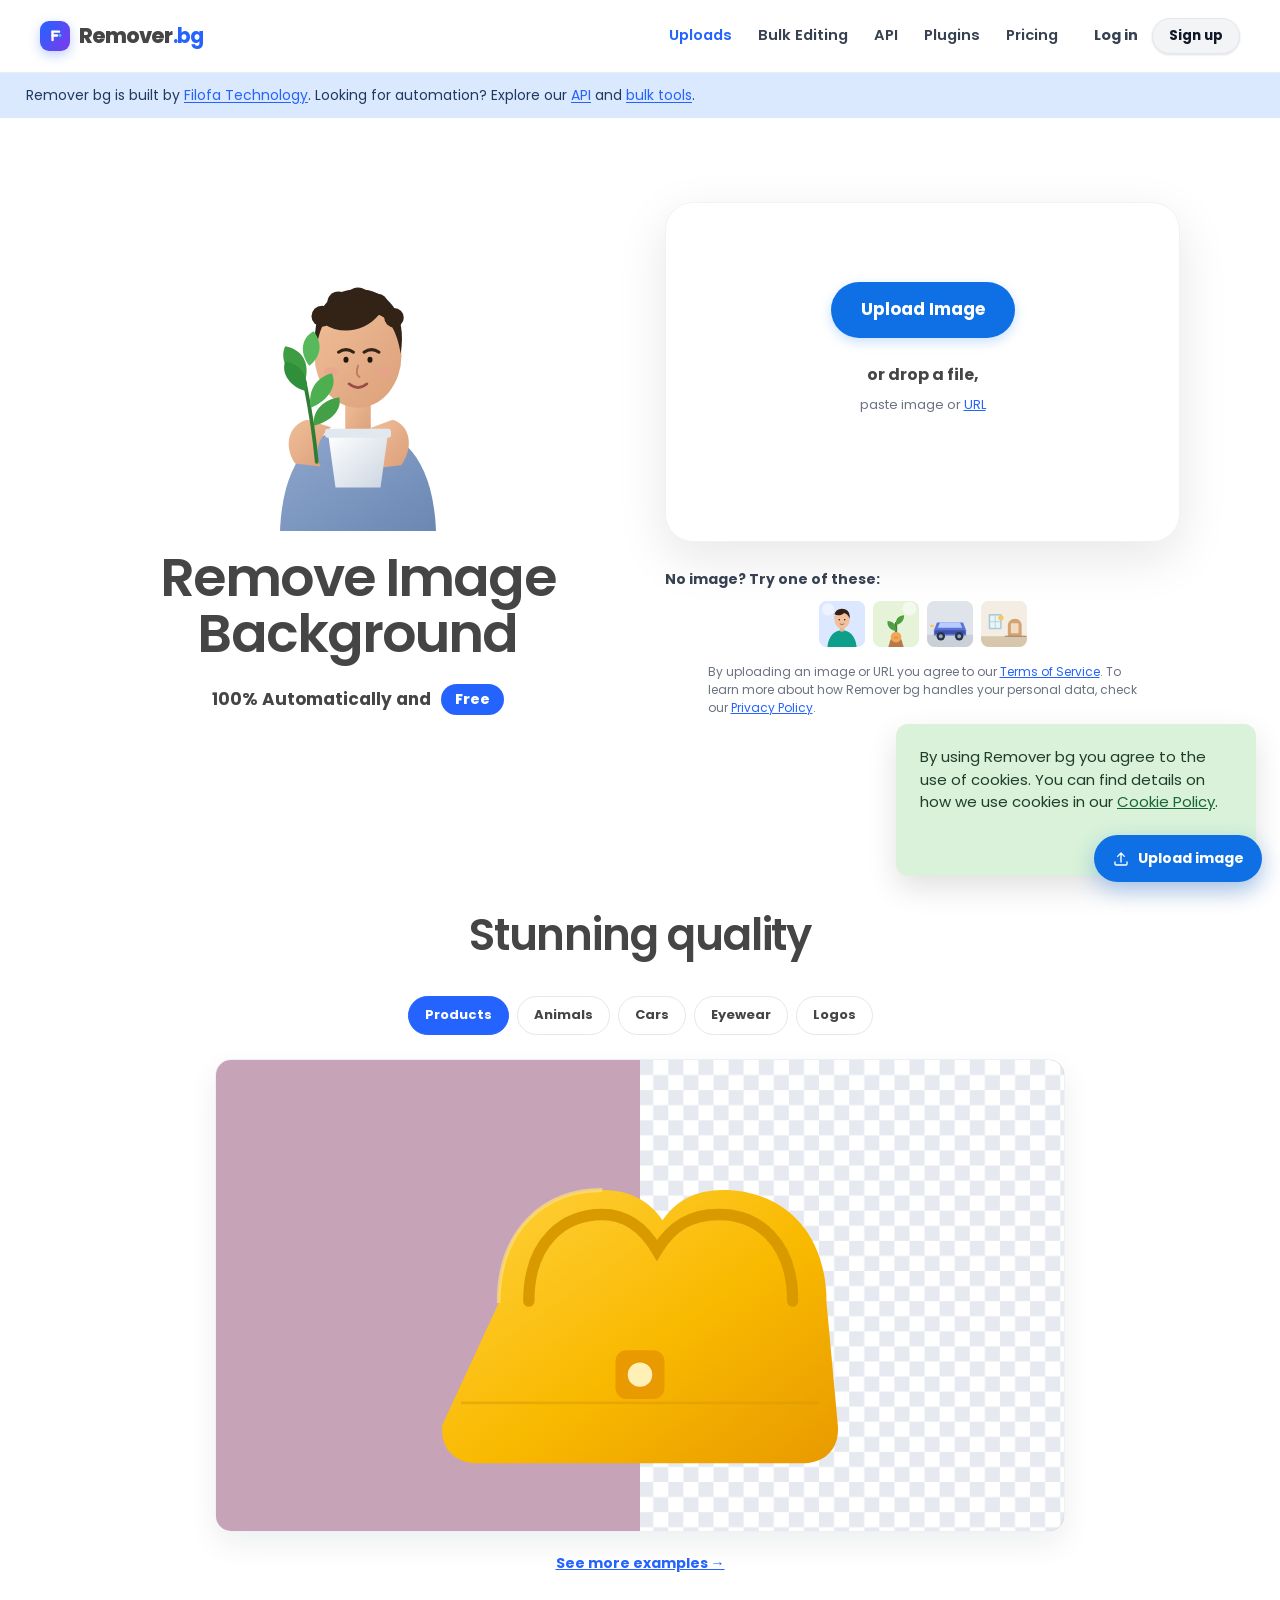
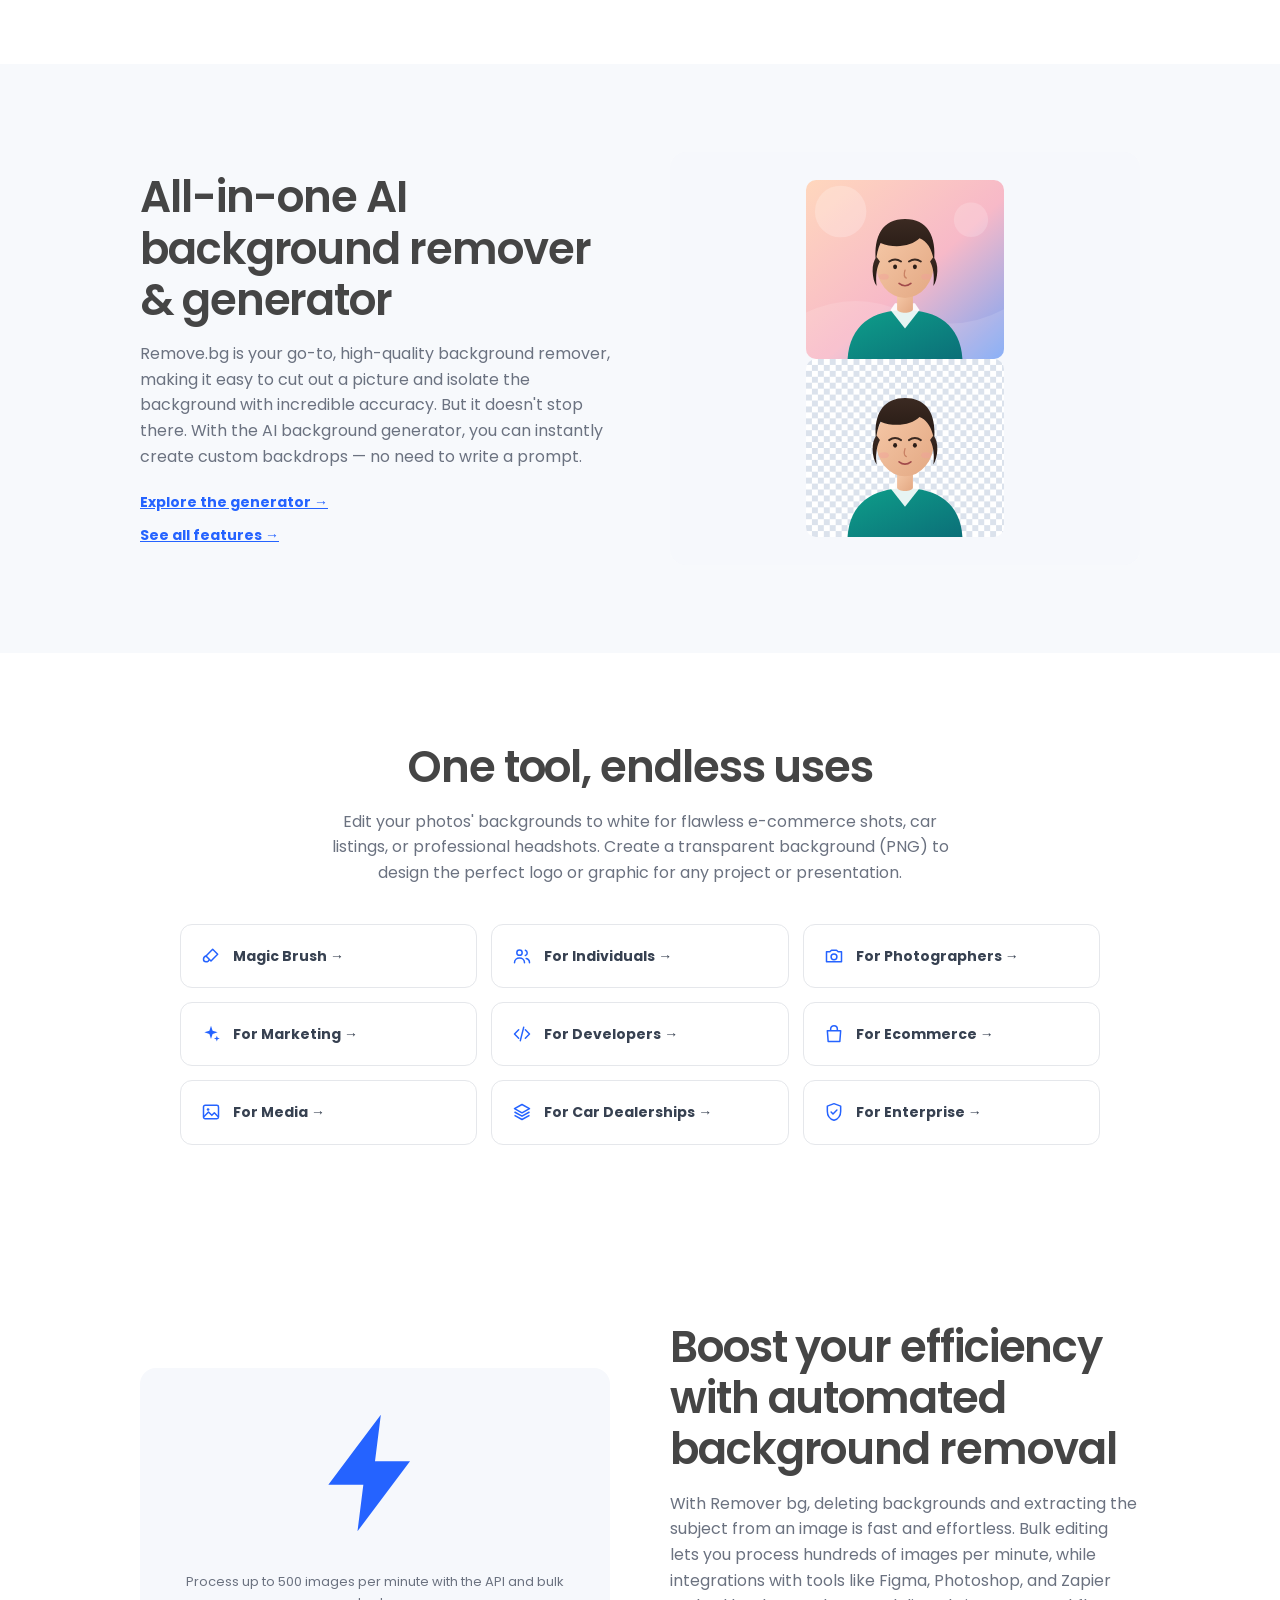
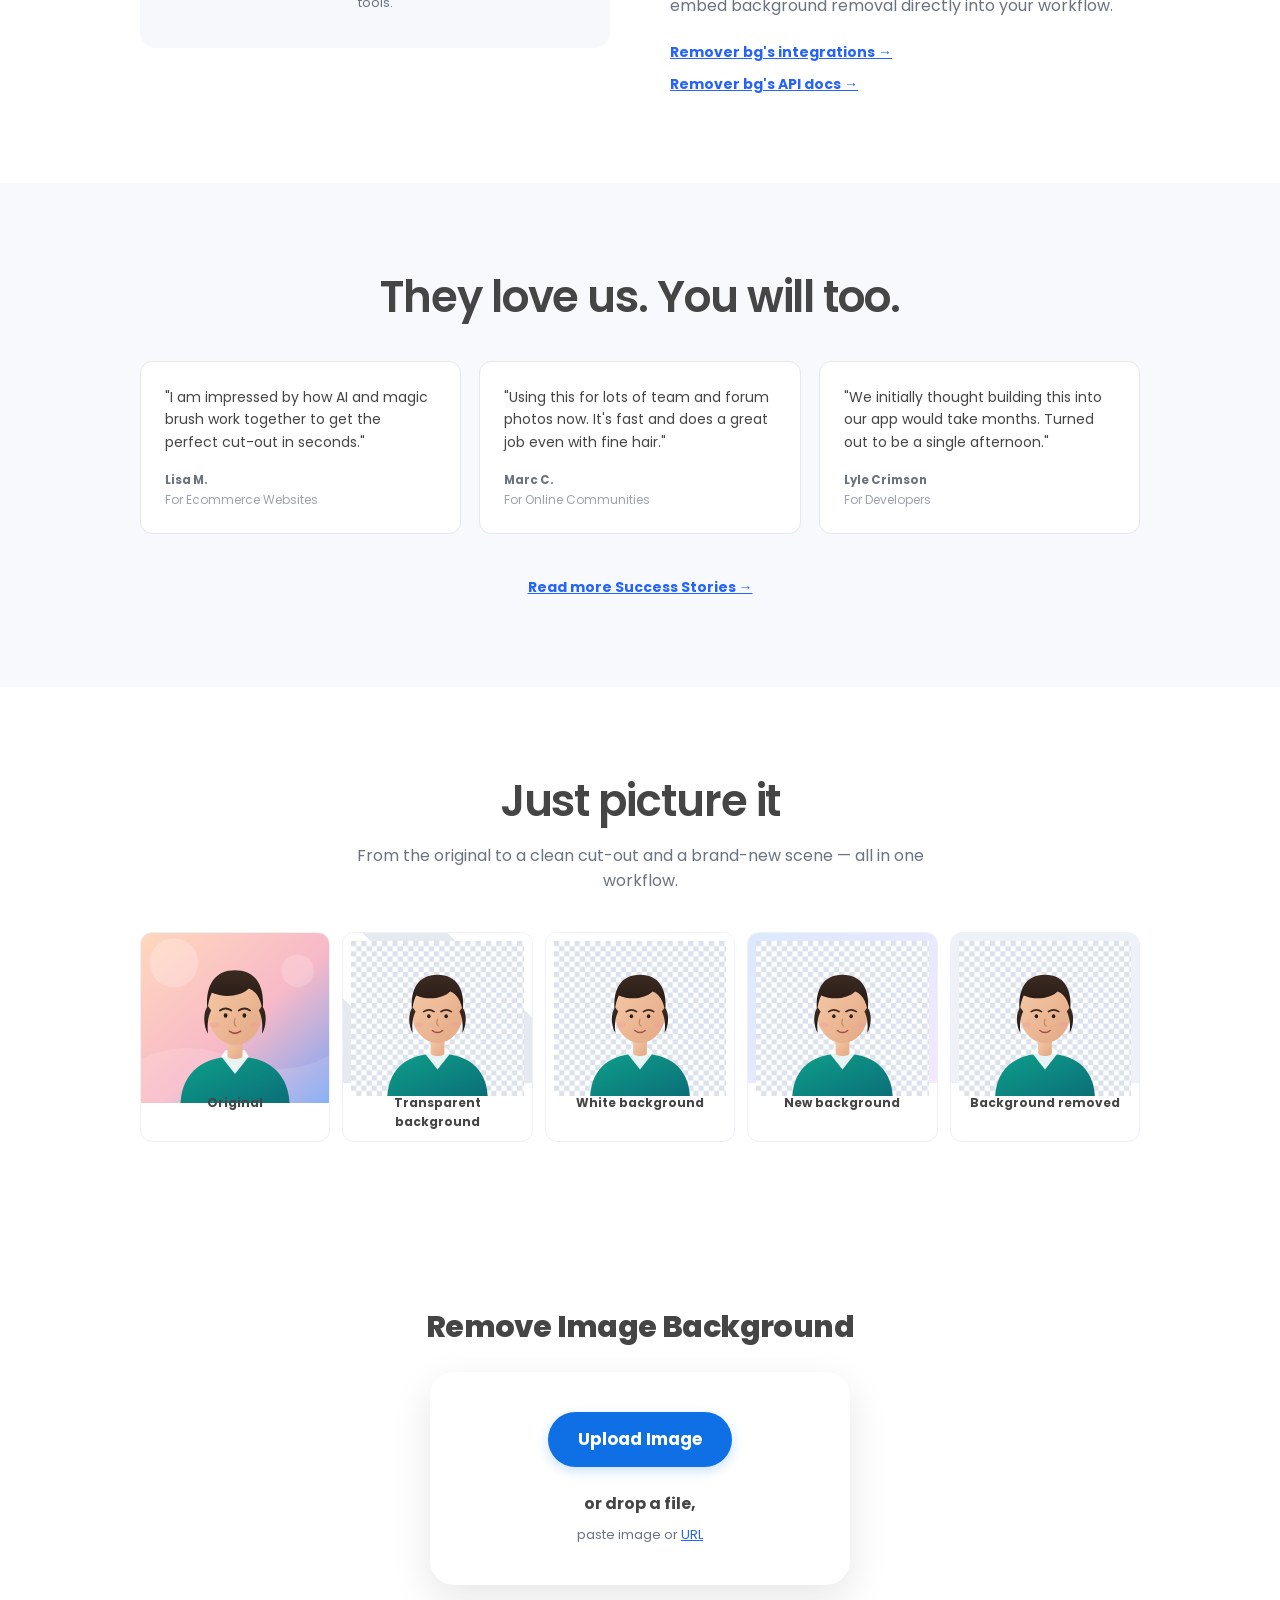
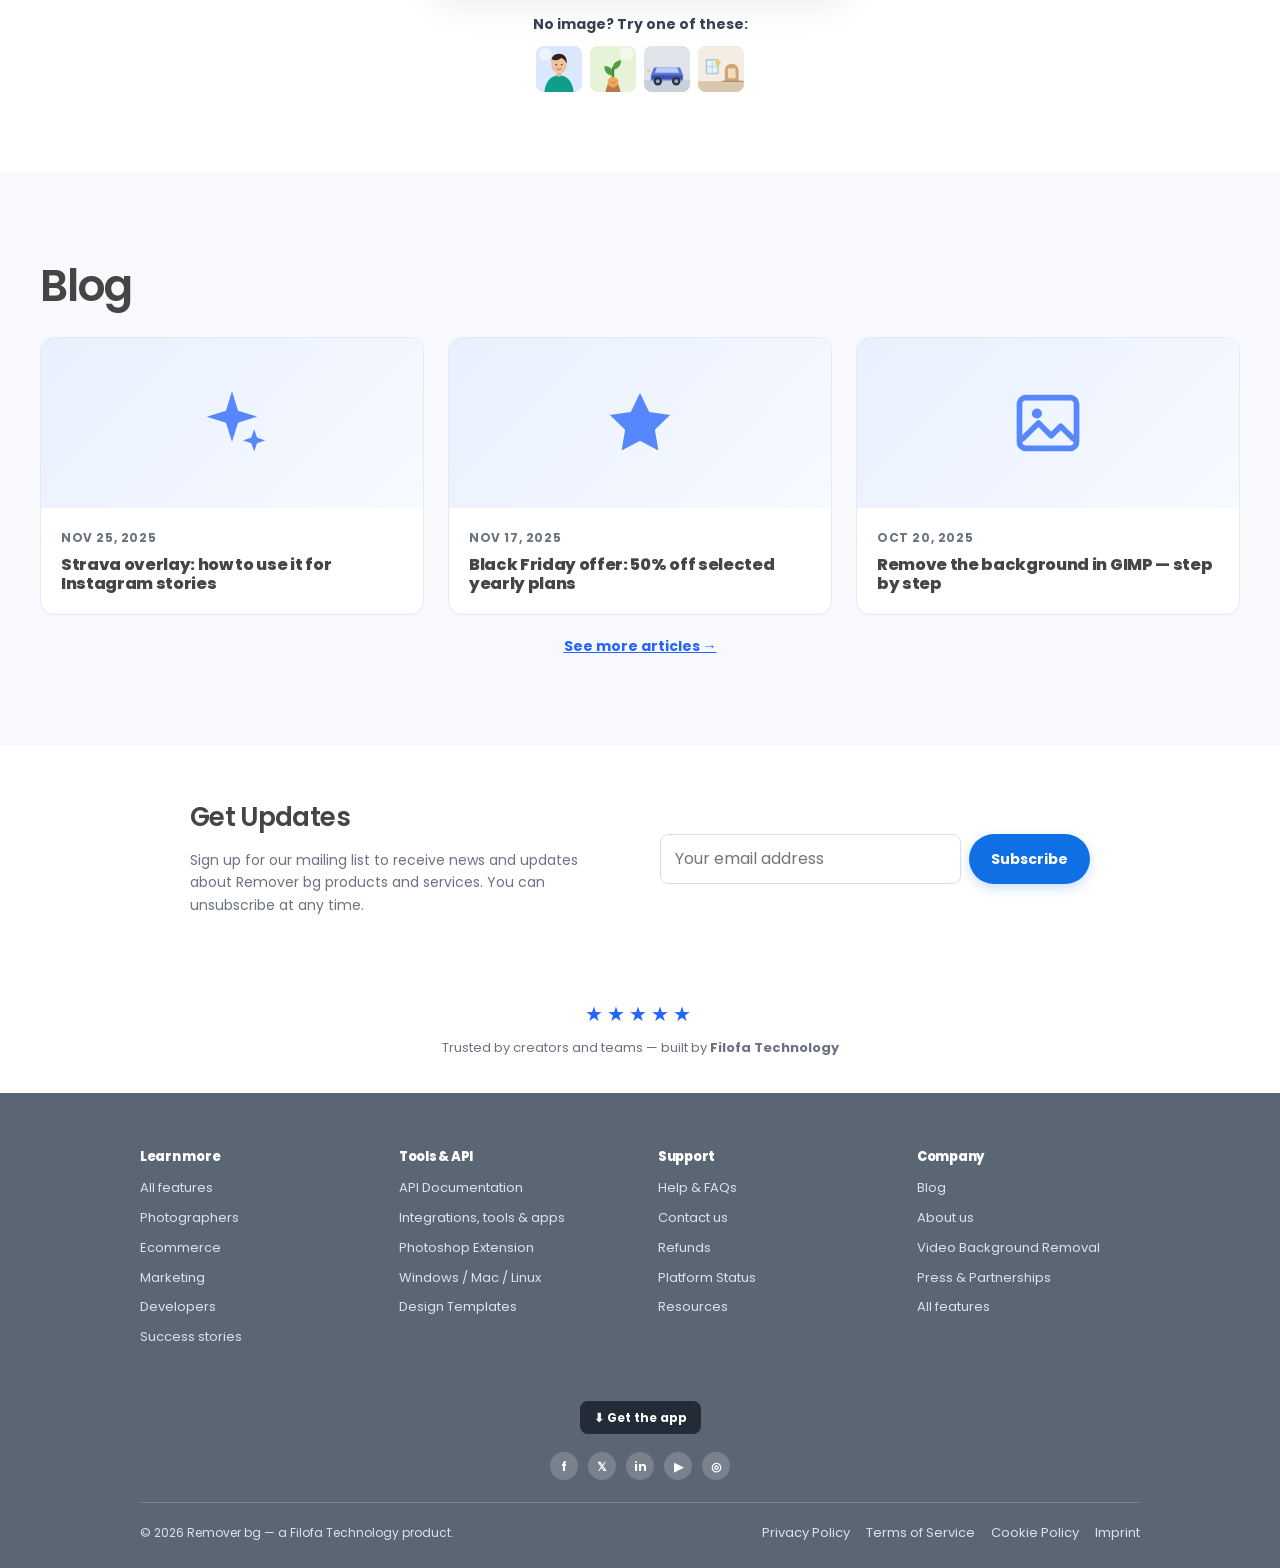
==== commit a3074a42: "Add more templates, sizes, target file size, grain surgery, floating upload and mobile fixes" ====
--- a/index.html
+++ b/index.html
@@ -7,6 +7,9 @@
 <link rel="icon" href="assets/img/favicon.svg" type="image/svg+xml">
 <link rel="preconnect" href="https://fonts.googleapis.com">
 <link rel="preconnect" href="https://fonts.gstatic.com" crossorigin>
+<link rel="preconnect" href="https://esm.sh" crossorigin>
+<link rel="preconnect" href="https://staticimgly.com" crossorigin>
+<link rel="dns-prefetch" href="https://staticimgly.com">
 <link href="https://fonts.googleapis.com/css2?family=Poppins:wght@400;600;700&display=swap" rel="stylesheet">
 <link rel="stylesheet" href="assets/css/style.css">
 <link rel="stylesheet" href="assets/css/home.css">
@@ -226,56 +229,56 @@
 
 <!-- ================= RESULT ================= -->
 <section class="result-section hidden" id="resultSection">
-  <div class="container-narrow">
-    <div class="text-center" style="margin-bottom:28px"><span class="eyebrow">Your result</span><h2 style="margin-bottom:8px">Background removed ✨</h2><p class="muted">Fine-tune edges, change the backdrop and download when you're happy.</p></div>
-    <div class="result-panel hidden" id="resultView">
-      <div class="result-head"><div><strong id="resultName">image-removed.png</strong></div><span class="pill">✓ 100% transparent</span></div>
-      <div class="progress hidden" id="progress"><div class="spinner"></div><div class="progress-text" id="progressText" style="font-weight:700;font-size:.9rem">Processing…</div><div class="progress-track"><i id="progressBar"></i></div></div>
-      <div class="compare">
-        <figure><figcaption>Original</figcaption><div class="canvas-frame" style="background:#eef2f8"><img id="originalPreview" alt="Original uploaded image"></div></figure>
-        <figure><figcaption>Background removed</figcaption><div class="canvas-frame" id="resultFrame"><canvas id="resultCanvas"></canvas></div></figure>
-      </div>
-      <div class="result-tools">
-        <p class="tool-label">Background</p>
-        <div class="bg-swatches">
-          <button class="swatch transparent active" data-bg="transparent" title="Transparent" aria-label="Transparent"></button>
-          <button class="swatch" data-bg="white" style="background:#fff" title="White" aria-label="White"></button>
-          <button class="swatch" data-bg="black" style="background:#111827" title="Black" aria-label="Black"></button>
-          <button class="swatch" data-bg="custom" style="background:linear-gradient(135deg,#ff5f6d,#ffc371)" title="Custom colour" aria-label="Custom colour"></button>
-          <input type="color" id="customColor" value="#2563FF" style="width:38px;height:34px;border:0;background:none;padding:0" aria-label="Choose background colour">
-        </div>
-        <div class="brush-bar" id="brushBar">
-          <label><svg class="inline-icon"><use href="#i-brush"/></svg> Magic Brush:</label>
-          <button class="btn btn-sm btn-outline active" id="brushRestore" type="button">Restore</button>
-          <button class="btn btn-sm btn-outline" id="brushErase" type="button">Erase</button>
-          <label for="brushSize" style="margin-left:auto">Size</label>
-          <input type="range" id="brushSize" min="6" max="80" value="24">
-          <span id="brushValue" style="font-size:.8rem;color:var(--muted)">24 px</span>
-          <button class="btn btn-sm btn-ghost" id="resetBrush" type="button"><svg class="inline-icon"><use href="#i-refresh"/></svg> Reset</button>
-        </div>
-      </div>
-      <!-- advanced editor -->
-      <div class="editor-row" aria-label="Edit tools">
-        <button class="editor-btn" id="edUndo" type="button" title="Undo (Ctrl+Z)">↶ Undo</button>
-        <button class="editor-btn" id="edRedo" type="button" title="Redo (Ctrl+Shift+Z)">↷ Redo</button>
-        <button class="editor-btn" data-edit="rotL" type="button">⟲ Rotate</button>
-        <button class="editor-btn" data-edit="rotR" type="button">⟳ Rotate</button>
-        <button class="editor-btn" data-edit="flipH" type="button">⇋ Flip H</button>
-        <button class="editor-btn" data-edit="flipV" type="button">↕ Flip V</button>
-        <button class="editor-btn" data-edit="crop" type="button">Crop</button>
-        <button class="editor-btn" data-edit="resize" type="button">Resize</button>
-        <button class="editor-btn" id="edCompare" type="button" title="Hold to see original">Compare</button>
-        <span class="editor-info" id="edInfo"></span>
-      </div>
-
-      <div class="editor-row" aria-label="Adjustments">
-        <label class="editor-label">Brightness <input type="range" id="edBright" min="50" max="150" value="100"></label>
-        <label class="editor-label">Contrast <input type="range" id="edContrast" min="50" max="150" value="100"></label>
-        <label class="editor-label">Saturation <input type="range" id="edSaturate" min="0" max="200" value="100"></label>
-        <label class="editor-label">Blur <input type="range" id="edBlur" min="0" max="8" value="0"></label>
-        <button class="editor-btn" id="edResetFilters" type="button">Reset adjustments</button>
-      </div>
-
+  <div class="studio-shell">
+    <div class="studio hidden" id="resultView">
+
+<div class="studio-bar">
+  <div class="studio-tabs" role="tablist" aria-label="Editor tools">
+    <button class="studio-tab active" type="button" role="tab" data-tab="cutout" aria-selected="true"><svg class="inline-icon" aria-hidden="true"><use href="#i-brush"/></svg><span>Cutout</span></button>
+    <button class="studio-tab" type="button" role="tab" data-tab="background" aria-selected="false"><svg class="inline-icon" aria-hidden="true"><use href="#i-palette"/></svg><span>Background</span></button>
+    <button class="studio-tab" type="button" role="tab" data-tab="effects" aria-selected="false"><svg class="inline-icon" aria-hidden="true"><use href="#i-spark"/></svg><span>Effects</span></button>
+    <button class="studio-tab" type="button" role="tab" data-tab="adjust" aria-selected="false"><svg class="inline-icon" aria-hidden="true"><use href="#i-bolt"/></svg><span>Adjust</span></button>
+    <button class="studio-tab" type="button" role="tab" data-tab="design" aria-selected="false"><svg class="inline-icon" aria-hidden="true"><use href="#i-layers"/></svg><span>Design</span></button>
+  </div>
+  <div class="studio-bar-actions">
+    <span class="studio-sep" aria-hidden="true"></span>
+    <button class="studio-icon" type="button" data-edit="rotL" title="Rotate left (Shift+R)" aria-label="Rotate left"><svg class="flip-x" aria-hidden="true"><use href="#i-rotate"/></svg></button>
+    <button class="studio-icon" type="button" data-edit="rotR" title="Rotate right (R)" aria-label="Rotate right"><svg aria-hidden="true"><use href="#i-rotate"/></svg></button>
+    <button class="studio-icon" type="button" data-edit="flipH" title="Flip horizontally (F)" aria-label="Flip horizontally"><svg aria-hidden="true"><use href="#i-flip"/></svg></button>
+    <button class="studio-icon" type="button" id="edUndo" title="Undo (Ctrl+Z)" aria-label="Undo"><svg aria-hidden="true"><use href="#i-undo"/></svg></button>
+    <button class="studio-icon" type="button" id="edRedo" title="Redo (Ctrl+Shift+Z)" aria-label="Redo"><svg aria-hidden="true"><use href="#i-redo"/></svg></button>
+    <button class="studio-download" type="button" id="downloadBtn"><svg class="inline-icon" aria-hidden="true"><use href="#i-download"/></svg><span>Download</span><svg class="chev" aria-hidden="true"><use href="#i-chevron"/></svg></button>
+  </div>
+</div>
+
+<div class="studio-body">
+  <div class="studio-stage">
+    <div class="compare-head"><span class="compare-kicker">Before &amp; after</span><span class="compare-tip">Drag the middle line to compare</span></div>
+    <div class="compare-view" id="compareView">
+      <figure class="compare-side compare-before">
+        <figcaption><span class="compare-tag">Original</span></figcaption>
+        <div class="compare-media"><img id="originalPreview" alt="Original image"></div>
+      </figure>
+      <div class="compare-divider" id="compareDivider" role="separator" aria-label="Resize comparison panels" aria-orientation="vertical" tabindex="0"><span class="compare-grip" aria-hidden="true"></span></div>
+      <figure class="compare-side compare-after">
+        <figcaption><span class="compare-tag done"><svg class="inline-icon" aria-hidden="true"><use href="#i-check"/></svg>Background removed</span></figcaption>
+        <div class="compare-media">
+          <div class="canvas-frame studio-frame" id="resultFrame"><div class="canvas-wrap" id="canvasWrap"><div class="frame-bg" id="frameBg" aria-hidden="true"></div><canvas id="resultCanvas"></canvas><div class="crop-overlay hidden" id="cropOverlay"><div class="crop-box" id="cropBox"><span class="crop-handle nw" data-handle="nw"></span><span class="crop-handle ne" data-handle="ne"></span><span class="crop-handle sw" data-handle="sw"></span><span class="crop-handle se" data-handle="se"></span></div></div></div></div>
+        </div>
+      </figure>
+    </div>
+    <div class="stage-bar">
+      <button class="stage-chip" type="button" id="edCompare" title="Hold to see the original"><svg class="inline-icon" aria-hidden="true"><use href="#i-compare"/></svg>Compare</button>
+      <button class="stage-chip" type="button" id="edResetAll" title="Reset every edit"><svg class="inline-icon" aria-hidden="true"><use href="#i-refresh"/></svg>Reset all</button>
+      <span class="stage-dim" id="edInfo">—</span>
+    </div>
+  </div>
+
+  <aside class="studio-panel" aria-label="Editing controls">
+    <h2 class="panel-title" id="panelTitle">Cutout</h2>
+    <p class="panel-copy" id="panelCopy">Clean up the cut-out, then choose a new background.</p>
+
+    <div class="ed-context">
       <div class="editor-row hidden" id="cropRow" aria-label="Crop">
         <span class="editor-label">X <input class="editor-num" id="cropX" type="number" min="0" value="0"></span>
         <span class="editor-label">Y <input class="editor-num" id="cropY" type="number" min="0" value="0"></span>
@@ -288,7 +291,6 @@
         </label>
         <button class="editor-btn" id="cropApply" type="button">Apply crop</button>
       </div>
-
       <div class="editor-row hidden" id="resizeRow" aria-label="Resize">
         <label class="editor-label">Preset
           <select class="editor-num" id="resizePreset" style="width:150px">
@@ -298,6 +300,16 @@
             <option value="1920x1080">HD 1920 × 1080</option>
             <option value="800x800">Square 800 × 800</option>
             <option value="420x540">Passport 420 × 540</option>
+            <option value="300x80">Signature 300 x 80</option>
+            <option value="413x531">Passport 35 x 45 mm</option>
+            <option value="600x600">Square 2 x 2 in</option>
+            <option value="1200x1800">Photo 4 x 6 in</option>
+            <option value="2480x3508">A4 210 x 297 mm</option>
+            <option value="1080x1920">Instagram Story 1080 x 1920</option>
+            <option value="851x315">Facebook Cover 851 x 315</option>
+            <option value="1584x396">LinkedIn Banner 1584 x 396</option>
+            <option value="1500x500">Twitter Header 1500 x 500</option>
+            <option value="1280x720">YouTube Thumb 1280 x 720</option>
           </select>
         </label>
         <span class="editor-label">W <input class="editor-num" id="resizeW" type="number" min="1" value="800"></span>
@@ -305,29 +317,172 @@
         <label class="editor-label"><input type="checkbox" id="resizeLock" checked style="width:auto"> Lock</label>
         <button class="editor-btn" id="resizeApply" type="button">Apply size</button>
       </div>
-
-      <div style="margin-top:12px">
-        <p class="tool-label" style="margin-bottom:6px">Background templates</p>
+    </div>
+
+    <div class="ed-pane" data-pane="cutout" role="tabpanel">
+      <div class="brush-bar" id="brushBar">
+        <label><svg class="inline-icon" aria-hidden="true"><use href="#i-brush"/></svg> Magic Brush</label>
+        <div class="brush-modes">
+          <button class="editor-btn active" type="button" id="brushRestore">Restore</button>
+          <button class="editor-btn" type="button" id="brushErase">Erase</button>
+        </div>
+        <label for="brushSize">Size</label>
+        <input type="range" id="brushSize" min="6" max="80" value="24" aria-label="Brush size">
+        <span id="brushValue">24 px</span>
+        <button class="panel-btn subtle" type="button" id="resetBrush"><svg aria-hidden="true"><use href="#i-refresh"/></svg> Reset</button>
+      </div>
+      <p class="design-note" style="margin-top:10px">Restore brings pixels back, Erase removes them. Works in real time.</p>
+      <div class="panel-actions">
+        <button class="panel-btn" type="button" data-edit="trim"><svg aria-hidden="true"><use href="#i-trim"/></svg> Trim edges</button>
+        <button class="panel-btn" type="button" data-edit="crop"><svg aria-hidden="true"><use href="#i-crop"/></svg> Crop</button>
+        <button class="panel-btn" type="button" data-edit="resize"><svg aria-hidden="true"><use href="#i-resize"/></svg> Resize</button>
+      </div>
+    </div>
+
+    <div class="ed-pane hidden" data-pane="background" role="tabpanel">
+      <p class="tool-label">Background colour</p>
+      <div class="bg-swatches">
+        <button class="swatch transparent active" type="button" data-bg="transparent" title="Transparent" aria-label="Transparent"></button>
+        <button class="swatch" type="button" data-bg="white" style="background:#fff" title="White" aria-label="White"></button>
+        <button class="swatch" type="button" data-bg="black" style="background:#111827" title="Black" aria-label="Black"></button>
+        <button class="swatch" type="button" data-bg="custom" style="background:linear-gradient(135deg,#ff5f6d,#ffc371)" title="Custom colour" aria-label="Custom colour"></button>
+        <input type="color" id="customColor" value="#2563FF" style="width:38px;height:36px;border:0;background:none;padding:0;cursor:pointer" aria-label="Choose background colour">
+      </div>
+      <div class="bg-templates">
+        <p class="tool-label">Templates</p>
         <div class="editor-templates">
           <button class="editor-template t1" type="button" data-template="linear-gradient(135deg,#dbe9ff,#f3e8ff)" title="Soft blue"></button>
           <button class="editor-template t2" type="button" data-template="linear-gradient(135deg,#ffe6d5,#ffd1dc)" title="Warm"></button>
           <button class="editor-template t3" type="button" data-template="linear-gradient(135deg,#d9f2e6,#cfe8ff)" title="Fresh"></button>
           <button class="editor-template t4" type="button" data-template="linear-gradient(135deg,#1e293b,#475569)" title="Dark"></button>
-        </div>
-      </div>
-
-      <div class="result-actions">
-        <button class="btn btn-primary btn-lg" id="downloadBtn" type="button"><svg class="inline-icon"><use href="#i-download"/></svg> Download image</button>
-        <select id="downloadFormat" aria-label="Download format" style="padding:12px;border:1px solid var(--line);border-radius:10px;font-weight:700"><option value="png">PNG (transparent)</option><option value="jpg">JPG (flat background)</option><option value="webp">WebP</option></select>
-        <label class="editor-label">Quality <input type="range" id="downloadQuality" min="40" max="100" value="92" style="width:90px"></label>
-        <button class="btn btn-outline btn-lg" id="newImageBtn" type="button"><svg class="inline-icon"><use href="#i-refresh"/></svg> New image</button>
-        <button class="hidden" id="retryBtn" type="button"></button>
-      </div>
-    </div>
-  </div>
-</section>
-
-<div class="processing-overlay hidden" id="processingOverlay"><div class="processing-card"><div class="spinner"></div><strong id="processingText" style="font-size:1.02rem">Processing your image…</strong><div class="progress-track" style="width:100%"><i id="processingBar"></i></div><span class="muted" style="font-size:.8rem">This usually takes a few seconds</span></div></div>
+          <button class="editor-template t9" type="button" data-template="linear-gradient(135deg,#fde68a,#fca5a5)" title="Sunrise"></button>
+          <button class="editor-template t10" type="button" data-template="linear-gradient(135deg,#a7f3d0,#6ee7b7)" title="Mint"></button>
+          <button class="editor-template t11" type="button" data-template="linear-gradient(135deg,#c4b5fd,#818cf8)" title="Violet"></button>
+          <button class="editor-template t12" type="button" data-template="linear-gradient(135deg,#fbcfe8,#f9a8d4)" title="Rose"></button>
+        </div>
+      </div>
+      <p class="design-note" style="margin-top:12px">Transparent keeps the checkerboard so you can paste the cut-out anywhere.</p>
+    </div>
+
+    <div class="ed-pane hidden" data-pane="effects" role="tabpanel">
+      <p class="tool-label">Quick looks</p>
+      <div class="ed-looks" role="group" aria-label="Backdrop looks">
+        <button class="ed-look active" type="button" data-look="clean"><span class="look-dot clean"></span>Clean</button>
+        <button class="ed-look" type="button" data-look="depth"><span class="look-dot depth"></span>Depth</button>
+        <button class="ed-look" type="button" data-look="studio"><span class="look-dot studio"></span>Studio</button>
+        <button class="ed-look" type="button" data-look="night"><span class="look-dot night"></span>Night</button>
+      </div>
+      <p class="tool-label" style="margin-top:16px">Fine tune</p>
+      <label class="ed-slider"><span>BG blur</span><input type="range" id="edBgBlur" min="0" max="40" value="0" aria-label="Blur the original background"><output id="bgBlurOut">0</output></label>
+      <label class="ed-slider"><span>Shadow</span><input type="range" id="edShadow" min="0" max="100" value="0" aria-label="Add a soft shadow"><output id="shadowOut">0</output></label>
+      <button class="panel-btn subtle" type="button" id="edBackdropReset">Reset effects</button>
+    </div>
+
+    <div class="ed-pane hidden" data-pane="adjust" role="tabpanel">
+      <button class="panel-btn wide" type="button" id="edAuto"><svg aria-hidden="true"><use href="#i-wand"/></svg> Auto enhance</button>
+    <button class="panel-btn wide" type="button" id="edDenoise"><svg aria-hidden="true"><use href="#i-spark"/></svg> Grain surgery</button>
+      <p class="tool-label">Looks</p>
+      <div class="ed-presets" role="group" aria-label="Colour presets">
+        <button class="ed-preset active" type="button" data-preset="original">Original</button>
+        <button class="ed-preset" type="button" data-preset="vivid">Vivid</button>
+        <button class="ed-preset" type="button" data-preset="warm">Warm</button>
+        <button class="ed-preset" type="button" data-preset="cool">Cool</button>
+        <button class="ed-preset" type="button" data-preset="bw">B&amp;W</button>
+        <button class="ed-preset" type="button" data-preset="soft">Soft</button>
+      </div>
+      <div class="ed-sliders">
+        <label class="ed-slider"><span>Brightness</span><input type="range" id="edBright" min="50" max="150" value="100"><output id="edBrightOut">100%</output></label>
+        <label class="ed-slider"><span>Contrast</span><input type="range" id="edContrast" min="50" max="150" value="100"><output id="edContrastOut">100%</output></label>
+        <label class="ed-slider"><span>Saturation</span><input type="range" id="edSaturate" min="0" max="200" value="100"><output id="edSaturateOut">100%</output></label>
+        <label class="ed-slider"><span>Blur</span><input type="range" id="edBlur" min="0" max="8" value="0"><output id="edBlurOut">0px</output></label>
+      </div>
+      <button class="panel-btn subtle" type="button" id="edResetFilters">Reset adjustments</button>
+    </div>
+
+    <div class="ed-pane hidden" data-pane="design" role="tabpanel">
+      <div class="design-list">
+        <div class="design-item" data-design-item="text">
+          <span class="design-ic"><svg aria-hidden="true"><use href="#i-text"/></svg></span>
+          <span class="design-meta"><strong>Add text</strong><small>Name, headline or caption</small></span>
+          <button class="panel-pill" type="button" data-design="text">Open</button>
+        </div>
+        <div class="design-form hidden" id="textForm">
+          <input class="design-input" id="textInput" type="text" maxlength="60" placeholder="Type your text…">
+          <div class="design-row">
+            <input type="color" id="textColor" value="#0f172a" aria-label="Text colour">
+            <select id="textSize" aria-label="Text size"><option value="s">Small</option><option value="m" selected>Medium</option><option value="l">Large</option></select>
+            <select id="textWeight" aria-label="Text style"><option value="700" selected>Bold</option><option value="400">Regular</option></select>
+            <button class="panel-btn" type="button" id="textApply">Add text</button>
+          </div>
+        </div>
+
+        <div class="design-item" data-design-item="shape">
+          <span class="design-ic"><svg aria-hidden="true"><use href="#i-shape"/></svg></span>
+          <span class="design-meta"><strong>Add elements</strong><small>Circle, square, ring or star</small></span>
+          <button class="panel-pill" type="button" data-design="shape">Open</button>
+        </div>
+        <div class="design-form hidden" id="shapeForm">
+          <div class="design-row">
+            <button class="ed-preset" type="button" data-shape="circle">Circle</button>
+            <button class="ed-preset" type="button" data-shape="square">Square</button>
+            <button class="ed-preset" type="button" data-shape="ring">Ring</button>
+            <button class="ed-preset" type="button" data-shape="star">Star</button>
+            <input type="color" id="shapeColor" value="#2563FF" aria-label="Shape colour">
+          </div>
+          <p class="design-note">Elements are placed behind your subject.</p>
+        </div>
+
+        <div class="design-item" data-design-item="template">
+          <span class="design-ic"><svg aria-hidden="true"><use href="#i-palette"/></svg></span>
+          <span class="design-meta"><strong>Use a template</strong><small>Ready-made gradient backdrops</small></span>
+          <button class="panel-pill" type="button" data-design="template">Open</button>
+        </div>
+        <div class="design-form hidden" id="templateForm">
+          <div class="editor-templates design-templates">
+            <button class="editor-template t5" type="button" data-template="linear-gradient(135deg,#ffd6a5,#ff9a8b)" title="Sunset"></button>
+            <button class="editor-template t6" type="button" data-template="linear-gradient(135deg,#c8f7dc,#7dd3fc)" title="Mint"></button>
+            <button class="editor-template t7" type="button" data-template="linear-gradient(135deg,#fbcfe8,#c4b5fd)" title="Candy"></button>
+          <button class="editor-template t8" type="button" data-template="linear-gradient(135deg,#0f172a,#334155)" title="Midnight"></button>
+          <button class="editor-template t13" type="button" data-template="linear-gradient(135deg,#fde68a,#fca5a5)" title="Sunrise"></button>
+          <button class="editor-template t14" type="button" data-template="linear-gradient(135deg,#a7f3d0,#6ee7b7)" title="Mint"></button>
+          <button class="editor-template t15" type="button" data-template="linear-gradient(135deg,#c4b5fd,#818cf8)" title="Violet"></button>
+          <button class="editor-template t16" type="button" data-template="linear-gradient(135deg,#fbcfe8,#f9a8d4)" title="Rose"></button>
+        </div>
+        </div>
+      </div>
+    </div>
+
+    <div class="panel-export">
+      <p class="tool-label">Download</p>
+      <div class="export-row">
+        <select id="downloadFormat" aria-label="Download format">
+          <option value="png">PNG · transparent</option>
+          <option value="jpg">JPG · flat</option>
+          <option value="webp">WebP · small</option>
+        </select>
+        <button class="panel-btn" type="button" id="edCopy" title="Copy transparent PNG"><svg aria-hidden="true"><use href="#i-copy"/></svg> Copy</button>
+      </div>
+      <label class="ed-slider" style="margin-top:4px"><span>Quality</span><input type="range" id="downloadQuality" min="40" max="100" value="92"><output id="qualityOut">92%</output></label>
+      <label class="editor-label" style="margin-top:6px;justify-content:space-between"><span>Target file size (KB, optional)</span><input class="editor-num" id="targetSizeKB" type="number" min="1" max="20000" placeholder="auto" style="width:92px"></label>
+      <p class="export-file" id="resultName">image-removed.png</p>
+    </div>
+  </aside>
+</div>
+
+<p class="editor-hint">Shortcuts: <kbd>R</kbd> rotate · <kbd>F</kbd> flip · <kbd>C</kbd> crop · <kbd>E</kbd> resize · <kbd>T</kbd> trim · <kbd>Ctrl</kbd>+<kbd>Z</kbd> undo</p>
+
+<div class="studio-foot">
+  <div class="thumbs">
+    <button class="thumb" type="button" id="thumbOriginal" title="Hold to see the original in the result panel"><span class="thumb-img"><svg aria-hidden="true"><use href="#i-compare"/></svg></span><span>Original</span></button>
+    <button class="thumb active" type="button" id="thumbEdit" title="Show the edited image"><span class="thumb-img"><canvas id="thumbCanvas" width="46" height="46"></canvas></span><span>Edited</span></button>
+    <button class="thumb thumb-add" type="button" id="newImageBtn" title="Upload another image"><span class="thumb-img">+</span><span>New</span></button>
+  </div>
+</div>
+    </div>
+  </div>
+</section>
+
+<div class="processing-overlay hidden" id="processingOverlay"><div class="processing-card"><div class="processing-pair hidden" id="processingPair"><figure><figcaption>Original</figcaption><img class="processing-preview hidden" id="processingPreview" alt="Your uploaded image"></figure><figure><figcaption>Quick preview</figcaption><canvas id="processingCutout"></canvas></figure></div><div class="spinner"></div><strong id="processingText" style="font-size:1.02rem">Processing your image…</strong><div class="progress-track" style="width:100%"><i id="processingBar"></i></div><span class="muted" style="font-size:.8rem">This usually takes a few seconds</span></div></div>
 
 <script src="assets/js/config.js"></script>
 <script src="assets/js/icons.js"></script>
--- a/assets/css/style.css
+++ b/assets/css/style.css
@@ -359,3 +359,10 @@
 .center-stack{display:flex;flex-direction:column;align-items:center;gap:16px}
 .reveal{opacity:0;transform:translateY(18px);transition:opacity .6s ease,transform .6s ease}
 .reveal.visible{opacity:1;transform:none}
+
+/* Floating upload shortcut available on every page */
+.floating-upload{position:fixed;right:18px;bottom:18px;z-index:80;display:inline-flex;align-items:center;gap:8px;padding:12px 18px;border-radius:999px;background:#0F70E6;color:#fff;font:inherit;font-size:.88rem;font-weight:700;text-decoration:none;box-shadow:0 8px 22px rgba(15,112,230,.32);transition:.16s}
+.floating-upload:hover{background:#0A5BC0;transform:translateY(-2px)}
+.floating-upload svg{width:18px;height:18px}
+body.result-open .floating-upload{display:none}
+@media(max-width:640px){.floating-upload{right:14px;bottom:14px;padding:11px 14px}.floating-upload span{display:none}}
--- a/assets/css/editor.css
+++ b/assets/css/editor.css
@@ -1,35 +1,272 @@
-/* Post-removal editor controls */
+/* ============================================================
+   Remover bg — post-removal studio
+   A single floating toolbar, one large preview and a contextual
+   side panel. Simple on the surface, advanced underneath.
+   ============================================================ */
+
+/* ---------- studio shell ---------- */
+.result-section{background:linear-gradient(180deg,#f7f9fd 0%,#edf1f8 100%);padding:28px 0 64px}
+.studio-shell,.up-result.studio-shell{width:min(100% - 32px,1180px);margin:0 auto}
+.up-result.studio-shell{max-width:1180px;padding:24px 0 52px}
+.studio{text-align:left;background:transparent;border:0;box-shadow:none;overflow:visible}
+
+/* The editor takes over the homepage while a result is open. */
+body.result-open #heroSection,body.result-open .hm-section,body.result-open .hm-second,body.result-open .hm-rating,body.result-open .hm-footer{display:none}
+
+/* ---------- uploaded image + instant cut-out while the AI works ---------- */
+.processing-pair{display:flex;align-items:flex-start;justify-content:center;gap:10px;margin:0 auto 4px}
+.processing-pair.hidden{display:none}
+.processing-pair figure{margin:0;display:flex;flex-direction:column;align-items:center;gap:6px;min-width:0}
+.processing-pair figcaption{font-size:.66rem;font-weight:800;color:#7b8494;letter-spacing:.01em}
+.processing-preview,.up-processing-preview,#processingCutout{display:block;max-width:min(100%,150px);max-height:140px;width:auto;height:auto;object-fit:contain;margin:0;border-radius:10px;background:conic-gradient(#eef1f6 0 25%,#fff 0 50%,#eef1f6 0 75%,#fff 0) 0/10px 10px;box-shadow:0 5px 14px rgba(15,23,42,.1)}
+.processing-preview.hidden,.up-processing-preview.hidden{display:none}
+.processing-pair figure:last-child #processingCutout{background:conic-gradient(#eef1f6 0 25%,#fff 0 50%,#eef1f6 0 75%,#fff 0) 0/10px 10px}
+
+/* ---------- floating pill toolbar ---------- */
+.studio-bar{position:sticky;top:10px;z-index:30;display:flex;align-items:center;gap:8px;max-width:1050px;margin:0 auto 18px;padding:7px 9px;background:rgba(255,255,255,.94);border:1px solid #e3e9f2;border-radius:999px;box-shadow:0 12px 34px rgba(15,23,42,.1);backdrop-filter:blur(14px)}
+.studio-tabs{display:flex;align-items:center;gap:2px;flex:1;min-width:0;overflow-x:auto;scrollbar-width:none}
+.studio-tabs::-webkit-scrollbar{display:none}
+.studio-tab{display:inline-flex;align-items:center;gap:7px;border:0;border-radius:999px;background:transparent;color:#5b6472;font:inherit;font-size:.84rem;font-weight:700;padding:9px 14px;white-space:nowrap;cursor:pointer;transition:background .15s,color .15s}
+.studio-tab svg{width:17px;height:17px;flex:none}
+.studio-tab:hover{background:#f2f5fa;color:#1f2937}
+.studio-tab.active{background:#eef1f6;color:#111827;box-shadow:inset 0 0 0 1px #e2e7ef}
+.studio-bar-actions{display:flex;align-items:center;gap:3px;margin-left:auto}
+.studio-sep{width:1px;height:22px;background:#e5e9f0;margin:0 3px;flex:none}
+.studio-icon{width:36px;height:36px;display:grid;place-items:center;border:0;border-radius:999px;background:transparent;color:#66707f;cursor:pointer;transition:.15s;flex:none}
+.studio-icon svg{width:18px;height:18px}
+.studio-icon:hover{background:#f2f5fa;color:#111827}
+.studio-icon:disabled{opacity:.32;cursor:not-allowed}
+.studio-icon:focus-visible,.studio-tab:focus-visible,.studio-download:focus-visible,.stage-chip:focus-visible{outline:2px solid var(--blue);outline-offset:2px}
+.studio-icon .flip-x{transform:scaleX(-1)}
+.studio-icon .flip-y{transform:rotate(90deg)}
+.studio-download{display:inline-flex;align-items:center;gap:7px;border:0;border-radius:999px;background:var(--blue);color:#fff;font:inherit;font-size:.9rem;font-weight:700;padding:10px 18px;cursor:pointer;box-shadow:0 6px 16px rgba(15,112,230,.28);transition:.16s;flex:none}
+.studio-download:hover{background:#0a5bc0;transform:translateY(-1px)}
+.studio-download .chev{width:14px;height:14px;margin-left:1px}
+
+/* ---------- stage + panel ---------- */
+.studio-body{display:grid;grid-template-columns:minmax(0,1fr) 332px;gap:18px;align-items:start}
+.studio-stage{position:relative;display:flex;flex-direction:column;align-items:center;justify-content:center;min-height:430px;padding:24px;border:1px solid #e6ebf3;border-radius:22px;background:radial-gradient(circle at 50% 0,#fff 0,#f3f6fb 72%);box-shadow:0 18px 50px rgba(15,23,42,.06)}
+.studio-frame{width:fit-content;max-width:100%;min-height:0;margin:0 auto;border-radius:14px;box-shadow:0 10px 30px rgba(15,23,42,.13)}
+
+/* ---------- original / removed side-by-side ---------- */
+.compare-head{display:flex;align-items:center;justify-content:space-between;gap:10px;width:100%;margin-bottom:12px}
+.compare-kicker{font-size:.8rem;font-weight:800;color:#1f2937;letter-spacing:-.01em}
+.compare-tip{font-size:.7rem;color:#8a93a3;font-weight:600}
+.compare-view{--split:50%;display:flex;align-items:stretch;width:100%;min-height:0}
+.compare-side{flex:1 1 0;min-width:0;margin:0;display:flex;flex-direction:column;gap:8px}
+.compare-before{flex:0 0 var(--split);max-width:var(--split)}
+.compare-side figcaption{display:flex;align-items:center;justify-content:center;min-height:26px}
+.compare-tag{display:inline-flex;align-items:center;gap:5px;border-radius:999px;background:#eef1f6;color:#5b6472;font:inherit;font-size:.72rem;font-weight:800;padding:5px 12px}
+.compare-tag svg{width:13px;height:13px}
+.compare-tag.done{background:#e6f7ee;color:#12805c}
+.compare-media{display:grid;place-items:center;flex:1;min-width:0;min-height:230px;padding:10px;border-radius:15px;border:1px solid #e8edf5;background:#fff}
+.compare-before .compare-media{background:linear-gradient(180deg,#f8fafc,#eef2f8)}
+.compare-after .compare-media{background:conic-gradient(#eef1f6 0 25%,#fff 0 50%,#eef1f6 0 75%,#fff 0) 0/18px 18px}
+.compare-media img,.compare-media canvas{display:block;max-width:100%;max-height:min(45vh,420px);width:auto;height:auto;border-radius:6px;box-shadow:0 6px 20px rgba(15,23,42,.12)}
+.compare-after .studio-frame canvas{max-height:min(45vh,420px)}
+.compare-divider{position:relative;flex:0 0 12px;margin:28px -6px 0;display:grid;place-items:center;cursor:col-resize;touch-action:none;z-index:6}
+.compare-divider::before{content:"";position:absolute;top:0;bottom:0;width:2px;border-radius:2px;background:#dbe2ed;transition:background .15s}
+.compare-divider:hover::before,.compare-divider.dragging::before{background:var(--blue)}
+.compare-divider:focus-visible{outline:none}
+.compare-divider:focus-visible::before{background:var(--blue);box-shadow:0 0 0 3px rgba(37,99,255,.2)}
+.compare-grip{position:relative;display:grid;place-items:center;width:22px;height:36px;border:1px solid #dfe5ef;border-radius:999px;background:#fff;box-shadow:0 3px 10px rgba(15,23,42,.1);color:#8a93a3;font-size:11px;line-height:1}
+.compare-grip::before{content:"‹›";font-weight:800;letter-spacing:-1px}
+.compare-divider:hover .compare-grip{color:var(--blue);border-color:#bfd2ff}
+.stage-bar{display:flex;align-items:center;justify-content:center;gap:8px;flex-wrap:wrap;margin-top:16px}
+.stage-chip{display:inline-flex;align-items:center;gap:6px;border:1px solid #e3e9f2;border-radius:999px;background:#fff;color:#4b5563;font:inherit;font-size:.78rem;font-weight:700;padding:7px 13px;cursor:pointer;transition:.15s}
+.stage-chip svg{width:15px;height:15px}
+.stage-chip:hover{border-color:#bfd2ff;color:var(--blue)}
+.stage-chip.active{background:#e8f0ff;border-color:#bfd2ff;color:var(--blue)}
+.stage-dim{display:inline-flex;align-items:center;gap:6px;font-size:.74rem;font-weight:700;color:#8a93a3;background:#fff;border:1px solid #e9edf4;border-radius:999px;padding:6px 11px}
+
+.studio-panel{display:flex;flex-direction:column;padding:18px;background:#fff;border:1px solid #e6ebf3;border-radius:22px;box-shadow:0 18px 50px rgba(15,23,42,.07)}
+.panel-title{font-size:1rem;font-weight:800;color:#111827;margin:0 0 4px;letter-spacing:-.01em}
+.panel-copy{font-size:.78rem;line-height:1.5;color:#7b8494;margin:0 0 14px}
+.panel-label{font-size:.76rem;font-weight:700;color:#5b6472}
+
+/* contextual crop / resize row sits at the top of the panel */
+.ed-context .editor-row{margin:0 0 12px;padding:10px;background:#f6f8fc;border-radius:12px}
+
+/* ---------- shared editor controls ---------- */
 .editor-row{display:flex;gap:8px;flex-wrap:wrap;align-items:center;margin-top:14px}
-.editor-btn{border:1px solid var(--line);background:#fff;border-radius:8px;padding:8px 12px;font-size:.82rem;font-weight:700;color:var(--ink-2);cursor:pointer;font-family:inherit;transition:.15s}
+.editor-btn{display:inline-flex;align-items:center;justify-content:center;gap:5px;border:1px solid var(--line);background:#fff;border-radius:9px;padding:8px 12px;font-size:.8rem;font-weight:700;color:var(--ink-2);cursor:pointer;font-family:inherit;transition:.15s}
+.editor-btn svg{width:15px;height:15px}
 .editor-btn:hover{border-color:#bfd2ff;color:var(--blue);background:var(--blue-lighter)}
 .editor-btn.active{background:var(--blue-light);border-color:#bfd2ff;color:var(--blue)}
 .editor-btn:disabled{opacity:.45;cursor:not-allowed}
 .editor-label{display:flex;align-items:center;gap:8px;font-size:.78rem;font-weight:700;color:var(--muted)}
 .editor-label input[type=range]{width:100px;accent-color:var(--blue)}
+.editor-label output{min-width:34px;font-size:.72rem;font-weight:700;color:var(--ink-2)}
 .editor-num{width:70px;padding:7px 8px;border:1px solid var(--line);border-radius:7px;font-size:.82rem}
-.editor-info{margin-left:auto;font-size:.76rem;color:var(--muted)}
-.editor-templates{display:flex;gap:8px;margin-top:10px;flex-wrap:wrap}
-.editor-template{width:44px;height:30px;border-radius:7px;border:2px solid #fff;box-shadow:0 0 0 1px var(--line);cursor:pointer;padding:0}
+.editor-info{font-size:.76rem;color:var(--muted)}
+.editor-templates{display:flex;gap:8px;flex-wrap:wrap}
+.editor-template{width:46px;height:32px;border-radius:8px;border:2px solid #fff;box-shadow:0 0 0 1px var(--line);cursor:pointer;padding:0;transition:transform .15s,box-shadow .15s}
+.editor-template:hover{transform:translateY(-2px) scale(1.04)}
 .editor-template.active{box-shadow:0 0 0 2px var(--blue)}
 .editor-template.t1{background:linear-gradient(135deg,#dbe9ff,#f3e8ff)}
 .editor-template.t2{background:linear-gradient(135deg,#ffe6d5,#ffd1dc)}
 .editor-template.t3{background:linear-gradient(135deg,#d9f2e6,#cfe8ff)}
 .editor-template.t4{background:linear-gradient(135deg,#1e293b,#475569)}
-.compare-toggle{position:relative}
-
-/* responsive editor */
-@media(max-width:760px){
-  .editor-row{gap:6px}
-  .editor-btn{padding:7px 9px;font-size:.76rem}
-  .editor-label{font-size:.72rem;width:100%}
-  .editor-label input[type=range]{flex:1;width:auto}
-  .editor-num{width:64px}
-  .editor-info{margin-left:0;width:100%}
-  .editor-templates{justify-content:center}
+.editor-template.t5{background:linear-gradient(135deg,#ffd6a5,#ff9a8b)}
+.editor-template.t6{background:linear-gradient(135deg,#c8f7dc,#7dd3fc)}
+.editor-template.t7{background:linear-gradient(135deg,#fbcfe8,#c4b5fd)}
+.editor-template.t8{background:linear-gradient(135deg,#0f172a,#334155)}
+.editor-template.t9{background:linear-gradient(135deg,#fde68a,#fca5a5)}
+.editor-template.t10{background:linear-gradient(135deg,#a7f3d0,#6ee7b7)}
+.editor-template.t11{background:linear-gradient(135deg,#c4b5fd,#818cf8)}
+.editor-template.t12{background:linear-gradient(135deg,#fbcfe8,#f9a8d4)}
+.editor-template.t13{background:linear-gradient(135deg,#fde68a,#fca5a5)}
+.editor-template.t14{background:linear-gradient(135deg,#a7f3d0,#6ee7b7)}
+.editor-template.t15{background:linear-gradient(135deg,#c4b5fd,#818cf8)}
+.editor-template.t16{background:linear-gradient(135deg,#fbcfe8,#f9a8d4)}
+
+/* shortcut hint */
+.editor-hint{display:flex;flex-wrap:wrap;align-items:center;justify-content:center;gap:6px;margin:14px 0 0;font-size:.72rem;color:#8a93a3}
+.editor-hint kbd{background:#fff;border:1px solid #e3e8f0;border-bottom-width:2px;border-radius:4px;padding:1px 5px;font-family:inherit;font-size:.7rem;font-weight:700;color:#5b6472}
+
+/* ---------- cutout / brush ---------- */
+.brush-bar{display:flex;align-items:center;gap:9px;flex-wrap:wrap;padding:12px;background:#f6f8fc;border-radius:14px}
+.brush-bar label{font-size:.78rem;font-weight:700;color:#4b5563;display:inline-flex;align-items:center;gap:5px}
+.brush-bar label svg{width:15px;height:15px}
+.brush-modes{display:flex;gap:5px}
+.brush-bar input[type=range]{flex:1;min-width:90px;width:auto;accent-color:var(--blue)}
+.brush-bar #brushValue{font-size:.72rem;font-weight:700;color:#8a93a3;min-width:40px}
+.panel-actions{display:grid;grid-template-columns:1fr 1fr;gap:7px;margin-top:10px}
+
+/* ---------- background ---------- */
+.bg-swatches{display:flex;gap:10px;flex-wrap:wrap;align-items:center}
+.swatch{width:36px;height:36px;border-radius:50%;border:2px solid #fff;box-shadow:0 0 0 1px var(--line);position:relative;cursor:pointer;padding:0;transition:transform .15s}
+.swatch:hover{transform:scale(1.08)}
+.swatch.active{box-shadow:0 0 0 2px var(--blue)}
+.swatch.transparent{background:conic-gradient(#d7dce5 0 25%,#fff 0 50%,#d7dce5 0 75%,#fff 0) 0/12px 12px}
+.up-swatch{width:32px;height:32px;border-radius:50%;border:2px solid #fff;box-shadow:0 0 0 1px #d9dee7;padding:0;cursor:pointer;transition:transform .15s}
+.up-swatch:hover{transform:scale(1.08)}
+.up-swatch.active{box-shadow:0 0 0 2px #2563FF}
+.up-swatch.transparent{background:conic-gradient(#d7dce5 0 25%,#fff 0 50%,#d7dce5 0 75%,#fff 0) 0/10px 10px}
+.bg-templates{margin-top:16px}
+
+/* ---------- effects ---------- */
+.ed-looks{display:grid;grid-template-columns:1fr 1fr;gap:8px;margin:6px 0 4px}
+.ed-look{display:flex;align-items:center;gap:8px;padding:9px 10px;border:1px solid #e8edf5;border-radius:11px;background:#fff;color:#4b5563;font:inherit;font-size:.78rem;font-weight:700;cursor:pointer;transition:.15s}
+.ed-look:hover{border-color:#bfd2ff;color:var(--blue)}
+.ed-look.active{border-color:#bfd2ff;background:#f2f7ff;color:var(--blue)}
+.look-dot{width:16px;height:16px;border-radius:50%;flex:none;box-shadow:inset 0 0 0 1px rgba(15,23,42,.08)}
+.look-dot.clean{background:conic-gradient(#d7dce5 0 25%,#fff 0 50%,#d7dce5 0 75%,#fff 0) 0/6px 6px}
+.look-dot.depth{background:radial-gradient(circle at 35% 30%,#bfdbfe,#2563ff)}
+.look-dot.studio{background:linear-gradient(135deg,#f8fafc,#e2e8f0)}
+.look-dot.night{background:linear-gradient(135deg,#1e293b,#475569)}
+
+/* ---------- adjust ---------- */
+.ed-sliders{display:flex;flex-direction:column;gap:2px;margin:6px 0}
+.ed-slider{display:grid;grid-template-columns:1fr auto;gap:2px 10px;align-items:center;padding:6px 0;font-size:.78rem;font-weight:700;color:#5b6472}
+.ed-slider input[type=range]{grid-column:1 / -1;width:100%;height:18px;margin:3px 0 0;accent-color:var(--blue);cursor:pointer}
+.ed-slider output{font-size:.72rem;font-weight:700;color:#8a93a3;font-variant-numeric:tabular-nums}
+.ed-presets{display:flex;flex-wrap:wrap;gap:6px;margin:4px 0 12px}
+.ed-preset{display:inline-flex;align-items:center;gap:5px;border:1px solid #e8edf5;border-radius:999px;background:#fff;color:#5b6472;font:inherit;font-size:.74rem;font-weight:700;padding:6px 11px;cursor:pointer;transition:.15s}
+.ed-preset svg{width:14px;height:14px}
+.ed-preset:hover{border-color:#bfd2ff;color:var(--blue)}
+.ed-preset.active{background:var(--blue);border-color:var(--blue);color:#fff}
+
+/* ---------- design ---------- */
+.design-list{display:flex;flex-direction:column;gap:8px}
+.design-item{display:flex;align-items:center;gap:10px;padding:10px 12px;border:1px solid #edf0f5;border-radius:14px;background:#fff}
+.design-item.open{border-radius:14px 14px 0 0;border-bottom-color:transparent}
+.design-ic{display:grid;place-items:center;width:32px;height:32px;flex:none;border-radius:10px;background:#eef3ff;color:var(--blue)}
+.design-ic svg{width:17px;height:17px}
+.design-meta{display:flex;flex-direction:column;gap:1px;flex:1;min-width:0}
+.design-meta strong{font-size:.82rem;color:#1f2937}
+.design-meta small{font-size:.7rem;color:#8a93a3}
+.panel-pill{border:0;border-radius:999px;background:#e8f0ff;color:var(--blue);font:inherit;font-size:.7rem;font-weight:800;padding:6px 11px;cursor:pointer;flex:none}
+.design-form{display:flex;flex-direction:column;gap:8px;margin-top:-8px;padding:10px 12px 12px;border:1px solid #edf0f5;border-radius:0 0 14px 14px;background:#fbfcfe}
+.design-input{width:100%;padding:9px 11px;border:1px solid var(--line);border-radius:9px;font:inherit;font-size:.84rem;background:#fff}
+.design-row{display:flex;align-items:center;gap:7px;flex-wrap:wrap}
+.design-row input[type=color]{width:34px;height:32px;padding:0;border:0;background:none;cursor:pointer}
+.design-row select{padding:8px;border:1px solid var(--line);border-radius:8px;background:#fff;font:inherit;font-size:.75rem;font-weight:600}
+.design-note{font-size:.68rem;color:#8a93a3;margin:0}
+.design-templates{margin-top:2px}
+
+/* ---------- export ---------- */
+.panel-export{margin-top:16px;padding-top:14px;border-top:1px solid #eef1f6}
+.export-row{display:flex;align-items:center;gap:7px}
+.export-row select{flex:1;min-width:0;padding:9px;border:1px solid var(--line);border-radius:9px;background:#fff;font:inherit;font-size:.78rem;font-weight:700}
+.panel-btn{display:inline-flex;align-items:center;justify-content:center;gap:6px;border:1px solid var(--line);border-radius:10px;background:#fff;color:#4b5563;font:inherit;font-size:.78rem;font-weight:700;padding:9px 12px;cursor:pointer;transition:.15s}
+.panel-btn svg{width:15px;height:15px}
+.panel-btn:hover{border-color:#bfd2ff;color:var(--blue);background:#f5f9ff}
+.panel-btn.wide{width:100%;margin-bottom:10px;border-color:#dbe7ff;background:#eef3ff;color:var(--blue)}
+.panel-btn.wide.active{background:var(--blue);border-color:var(--blue);color:#fff}
+.panel-btn.subtle{margin-top:8px;background:#f6f8fc;border-color:#eef1f6}
+.export-file{font-size:.7rem;color:#9aa3b2;margin:6px 0 0;word-break:break-all}
+
+/* ---------- thumbnails ---------- */
+.studio-foot{display:flex;align-items:center;justify-content:center;gap:12px;margin-top:16px;flex-wrap:wrap}
+.thumbs{display:flex;align-items:center;gap:10px;padding:8px 10px;background:#fff;border:1px solid #e6ebf3;border-radius:16px;box-shadow:0 8px 24px rgba(15,23,42,.05)}
+.thumb{display:flex;flex-direction:column;align-items:center;gap:5px;border:0;background:none;padding:0;color:#8a93a3;font:inherit;font-size:.66rem;font-weight:700;cursor:pointer}
+.thumb-img{display:grid;place-items:center;width:46px;height:46px;overflow:hidden;border-radius:10px;background:conic-gradient(#eef1f6 0 25%,#fff 0 50%,#eef1f6 0 75%,#fff 0) 0/10px 10px;box-shadow:0 0 0 1px #e2e8f0;transition:.15s}
+.thumb-img img,.thumb-img canvas{display:block;width:100%;height:100%;object-fit:contain}
+.thumb:hover .thumb-img{box-shadow:0 0 0 2px #bfd2ff}
+.thumb.active{color:var(--blue)}
+.thumb.active .thumb-img{box-shadow:0 0 0 2px var(--blue)}
+.thumb-add .thumb-img{background:#f4f7fc;color:#6b7280;font-size:20px;font-weight:600}
+.thumb-add:hover .thumb-img{color:var(--blue)}
+
+/* ---------- canvas backdrop layer (blurred original) ---------- */
+.canvas-wrap{position:relative;display:inline-block;max-width:100%;line-height:0;overflow:hidden;border-radius:6px}
+.canvas-wrap canvas{position:relative;z-index:1;display:block;transition:filter .18s}
+.frame-bg{position:absolute;inset:0;z-index:0;background-position:center;background-size:cover;background-repeat:no-repeat;opacity:0;transform:scale(1.08);transition:opacity .2s;pointer-events:none}
+.frame-bg.on{opacity:1}
+
+/* ---------- drag-to-crop overlay ---------- */
+.crop-overlay{position:absolute;inset:0;z-index:5;touch-action:none;user-select:none}
+.crop-box{position:absolute;border:2px solid #fff;border-radius:3px;box-shadow:0 0 0 9999px rgba(15,23,42,.5);cursor:move;touch-action:none}
+.crop-box::before,.crop-box::after{content:"";position:absolute;pointer-events:none;opacity:.5}
+.crop-box::before{left:33.33%;right:33.33%;top:0;bottom:0;border-left:1px solid #fff;border-right:1px solid #fff}
+.crop-box::after{top:33.33%;bottom:33.33%;left:0;right:0;border-top:1px solid #fff;border-bottom:1px solid #fff}
+.crop-handle{position:absolute;width:14px;height:14px;background:#fff;border:2px solid var(--blue);border-radius:3px;box-shadow:0 1px 4px rgba(0,0,0,.3);transition:transform .12s}
+.crop-handle:hover{transform:scale(1.18)}
+.crop-handle.nw{left:1px;top:1px;cursor:nwse-resize}
+.crop-handle.ne{right:1px;top:1px;cursor:nesw-resize}
+.crop-handle.sw{left:1px;bottom:1px;cursor:nesw-resize}
+.crop-handle.se{right:1px;bottom:1px;cursor:nwse-resize}
+.crop-box.dragging{border-color:#bfd2ff}
+.crop-hint{position:absolute;left:50%;bottom:8px;transform:translateX(-50%);background:rgba(17,24,39,.8);color:#fff;font-size:11px;padding:4px 10px;border-radius:99px;white-space:nowrap;line-height:1.4;pointer-events:none}
+
+/* ---------- responsive ---------- */
+@media(min-width:921px){
+  .studio-panel{position:sticky;top:78px;max-height:calc(100vh - 100px);overflow:auto}
+}
+@media(max-width:920px){
+  .studio-body{grid-template-columns:1fr}
+  .studio-bar{position:static;flex-wrap:wrap;border-radius:20px;padding:8px}
+  .studio-tabs{flex:1 1 100%;order:1}
+  .studio-bar-actions{order:2;width:100%;justify-content:flex-end}
+  .studio-sep{display:none}
+  .studio-stage{min-height:0;padding:16px}
+  .compare-media img,.compare-media canvas,.compare-after .studio-frame canvas{max-height:38vh}
 }
 @media(max-width:640px){
-  .compare figure{padding:10px}
-  .canvas-frame{min-height:200px}
-  .result-actions{gap:8px}
-  .result-actions .btn{font-size:.88rem;padding:11px 16px}
+  .result-section{padding:16px 0 40px}
+  .studio-shell,.up-result.studio-shell{width:min(100% - 20px,1180px)}
+  .studio-bar{display:grid;grid-template-columns:1fr auto;gap:6px;position:sticky;top:0;z-index:40;border-radius:0 0 16px 16px}
+  .studio-tabs{grid-column:1 / -1;flex-wrap:wrap;justify-content:stretch;overflow:visible}
+  .studio-tab{flex:1 1 auto;min-width:0;padding:7px 4px;font-size:.7rem;gap:3px;justify-content:center}
+  .studio-tab svg{display:none}
+  .studio-bar-actions{grid-column:2;grid-row:1;justify-content:flex-end}
+  .studio-sep{display:none}
+  .studio-icon{width:32px;height:32px}
+  .studio-icon svg{width:16px;height:16px}
+  .studio-download{padding:9px 14px;font-size:.82rem}
+  .studio-stage{padding:10px;border-radius:16px}
+  .compare-head{margin-bottom:8px}
+  .compare-tip{display:none}
+  .compare-view{flex-direction:column;gap:10px}
+  .compare-before{flex:none;max-width:none;width:100%}
+  .compare-divider{display:none}
+  .compare-media{min-height:0;padding:6px}
+  .compare-media img,.compare-media canvas,.compare-after .studio-frame canvas{max-height:30vh}
+  .studio-panel{padding:14px;border-radius:16px}
+  .panel-title{font-size:.92rem}
+  .panel-copy{display:none}
+  .ed-slider{padding:4px 0}
+  .brush-bar{gap:7px}
+  .editor-hint{display:none}
 }
